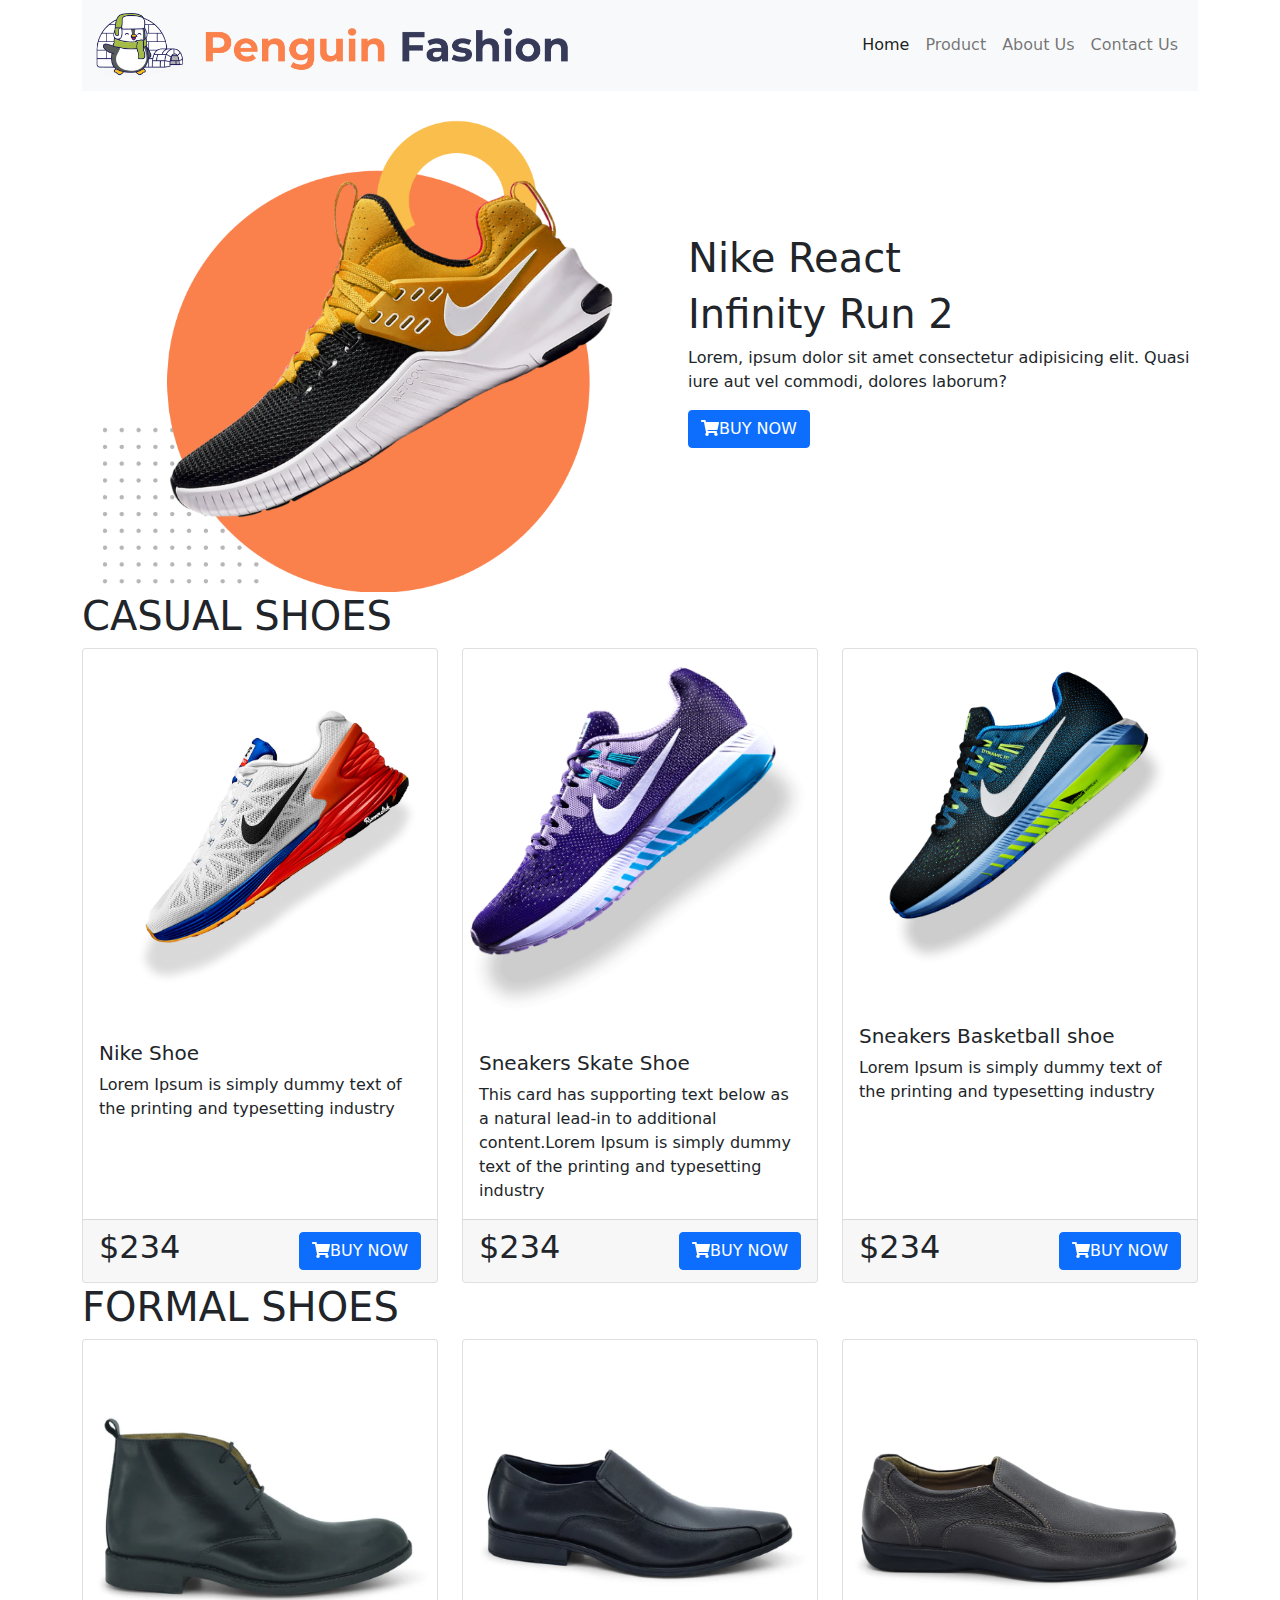
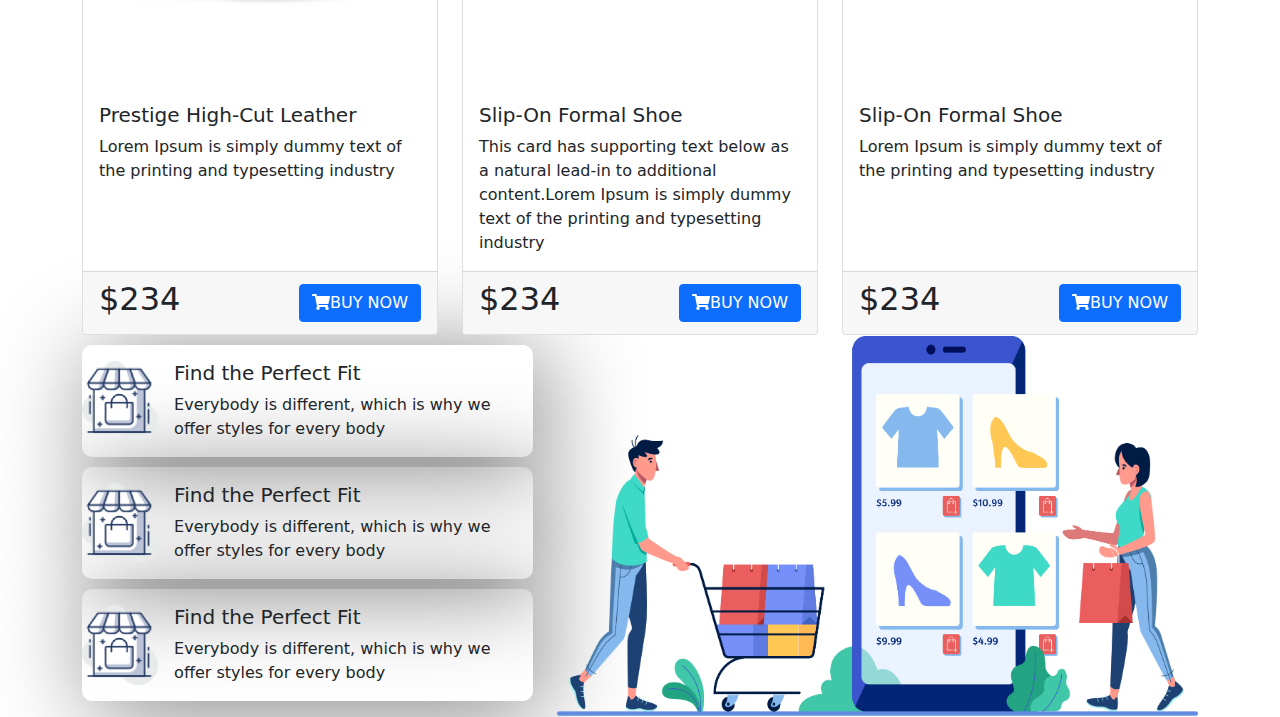
==== index.html @ 5ba85c5c "commerce assignment" ====
<!DOCTYPE html>
<html lang="en">
<head>
    <meta charset="UTF-8">
    <meta name="viewport" content="width=device-width, initial-scale=1.0">
    <title>Panda Commerce</title>
    <link rel="stylesheet" href="bootstrap/css/bootstrap.min.css">
    <link rel="stylesheet" href="fontawsome/css/all.min.css">
    <link rel="stylesheet" href="style.css">
</head>
<body>
    
<header class="">
    <div class="container">
        <nav class="navbar navbar-expand-lg navbar-light bg-light">
            <div class="container-fluid">
              <a class="navbar-brand" href="#"><img src="images/Logo, Icon/Logo.png" alt="" class="img-fluid"></a>
              <button class="navbar-toggler" type="button" data-bs-toggle="collapse" data-bs-target="#navbarText" aria-controls="navbarText" aria-expanded="false" aria-label="Toggle navigation">
                <span class="navbar-toggler-icon"></span>
              </button>
              <div class="collapse navbar-collapse" id="navbarText">
                <ul class="navbar-nav ms-auto mb-2 mb-lg-0">
                  <li class="nav-item">
                    <a class="nav-link active" aria-current="page" href="#">Home</a>
                  </li>
                  <li class="nav-item">
                    <a class="nav-link" href="#">Product</a>
                  </li>
                  <li class="nav-item">
                    <a class="nav-link" href="#">About Us</a>
                  </li>
                  
                  <li class="nav-item">
                    <a class="nav-link" href="#">Contact Us</a>
                  </li>

                </ul>
                
              </div>
            </div>
          </nav>
          <div class="row">
              <div class="col-md-6 col-sm-12">
                  <img src="images/Photos/Group 33092.png" alt="" class="img-fluid">
              </div>
              <div class="col-md-6 col-sm-12 d-flex align-items-center ps-5">
                  <div>
                    <h1 class="">Nike React </h1>
                    <h1 class="">Infinity Run 2</h1>
                    <p class="">Lorem, ipsum dolor sit amet consectetur adipisicing elit. Quasi iure aut vel commodi, dolores laborum?</p>
                    <a href="" class="btn btn-primary text-uppercase"><i class="fas fa-shopping-cart"></i>buy now</a>  
                </div>
              </div>
          </div>
    </div>
</header>
<main class="container">
<section>
    <h1 class="text-uppercase">casual shoes</h1>
    <div class="row row-cols-1 row-cols-md-3 g-4">
        <div class="col">
          <div class="card h-100">
            <img src="images/Photos/shoe1.png" class="card-img-top" alt="...">
            <div class="card-body">
              <h5 class="card-title">Nike Shoe</h5>
              <p class="card-text">Lorem Ipsum is simply dummy text of the printing and typesetting industry</p>
            </div>
            <div class="card-footer d-flex justify-content-between align-items-center">
                <h2 class="">$234</h2>
              <a href="" class="btn btn-primary text-uppercase"><i class="fas fa-shopping-cart"></i>buy now</a>
            </div>
          </div>
        </div>
        <div class="col">
          <div class="card h-100">
            <img src="images/Photos/shoe2.png" class="card-img-top" alt="...">
            <div class="card-body">
              <h5 class="card-title">Sneakers Skate Shoe</h5>
              <p class="card-text">This card has supporting text below as a natural lead-in to additional content.Lorem Ipsum is simply dummy text of the printing and typesetting industry</p>
            </div>
            <div class="card-footer d-flex justify-content-between align-items-center">
                <h2 class="">$234</h2>
                <a href="" class="btn btn-primary text-uppercase"><i class="fas fa-shopping-cart"></i>buy now</a>
            </div>
          </div>
        </div>
        <div class="col">
          <div class="card h-100">
            <img src="images/Photos/shoe3.png" class="card-img-top" alt="...">
            <div class="card-body">
              <h5 class="card-title">Sneakers Basketball shoe</h5>
              <p class="card-text">Lorem Ipsum is simply dummy text of the printing and typesetting industry</p>
            </div>
            <div class="card-footer d-flex justify-content-between align-items-center">
                <h2 class="">$234</h2>
                <a href="" class="btn btn-primary text-uppercase"><i class="fas fa-shopping-cart"></i>buy now</a>
            </div>
          </div>
        </div>
      </div>
</section>
<section>
    <h1 class="text-uppercase">formal shoes</h1>
    <div class="row row-cols-1 row-cols-md-3 g-4">
        <div class="col">
          <div class="card h-100">
            <img src="images/Photos/formal1.png" class="card-img-top" alt="...">
            <div class="card-body">
              <h5 class="card-title">Prestige High-Cut Leather </h5>
              <p class="card-text">Lorem Ipsum is simply dummy text of the printing and typesetting industry</p>
            </div>
            <div class="card-footer d-flex justify-content-between align-items-center">
                <h2 class="">$234</h2>
              <a href="" class="btn btn-primary text-uppercase"><i class="fas fa-shopping-cart"></i>buy now</a>
            </div>
          </div>
        </div>
        <div class="col">
          <div class="card h-100">
            <img src="images/Photos/formal2.png" class="card-img-top" alt="...">
            <div class="card-body">
              <h5 class="card-title">Slip-On Formal Shoe</h5>
              <p class="card-text">This card has supporting text below as a natural lead-in to additional content.Lorem Ipsum is simply dummy text of the printing and typesetting industry</p>
            </div>
            <div class="card-footer d-flex justify-content-between align-items-center">
                <h2 class="">$234</h2>
                <a href="" class="btn btn-primary text-uppercase"><i class="fas fa-shopping-cart"></i>buy now</a>
            </div>
          </div>
        </div>
        <div class="col">
          <div class="card h-100">
            <img src="images/Photos/formal3.png" class="card-img-top" alt="...">
            <div class="card-body">
              <h5 class="card-title">Slip-On Formal Shoe  </h5>
              <p class="card-text">Lorem Ipsum is simply dummy text of the printing and typesetting industry</p>
            </div>
            <div class="card-footer d-flex justify-content-between align-items-center">
                <h2 class="">$234</h2>
                <a href="" class="btn btn-primary text-uppercase"><i class="fas fa-shopping-cart"></i>buy now</a>
            </div>
          </div>
        </div>
      </div>
</section>
<section>
    <div class="row">
        <div class="col-md-5 col-sm-12">
           
                <div class=" custom-card d-flex justify-content-around align-items-center">
                  
                    <img style="height: 80px;" src="images/Logo, Icon/image 12.png" alt="..." class="">
                
                    <div class="card-body">
                      <h5 class="card-title">Find the Perfect Fit</h5>
                      <p class="card-text">Everybody is different, which is why we offer styles for every body</p>
                    </div>
                 
                </div>
                <div class=" custom-card d-flex justify-content-around align-items-center">
                  
                    <img style="height: 80px;" src="images/Logo, Icon/image 12.png" alt="..." class="">
                
                    <div class="card-body">
                      <h5 class="card-title">Find the Perfect Fit</h5>
                      <p class="card-text">Everybody is different, which is why we offer styles for every body</p>
                    </div>
                 
                </div>
                <div class=" custom-card d-flex justify-content-around align-items-center mb-3">
                  
                    <img style="height: 80px;" src="images/Logo, Icon/image 12.png" alt="..." class="">
                
                    <div class="card-body">
                      <h5 class="card-title">Find the Perfect Fit</h5>
                      <p class="card-text">Everybody is different, which is why we offer styles for every body</p>
                    </div>
                 
                </div>


              
        </div>
        <div class="col-md-7 col-sm-12 d-flex  align-items-center">
            <img src="images/Logo, Icon/XMLID 1.png" alt="" class="img-fluid">
        </div>
    </div>
</section>

</main>


<script src="bootstrap/js/bootstrap.min.js"></script>
<script src="fontawsome/js/all.min.js"></script>
</body>
</html>
---- style.css ----
.custom-card{
    background-color: ;
    border-radius: 10px;
    box-shadow: 10px 10px 100px gray;
    margin: 10px 0;
}
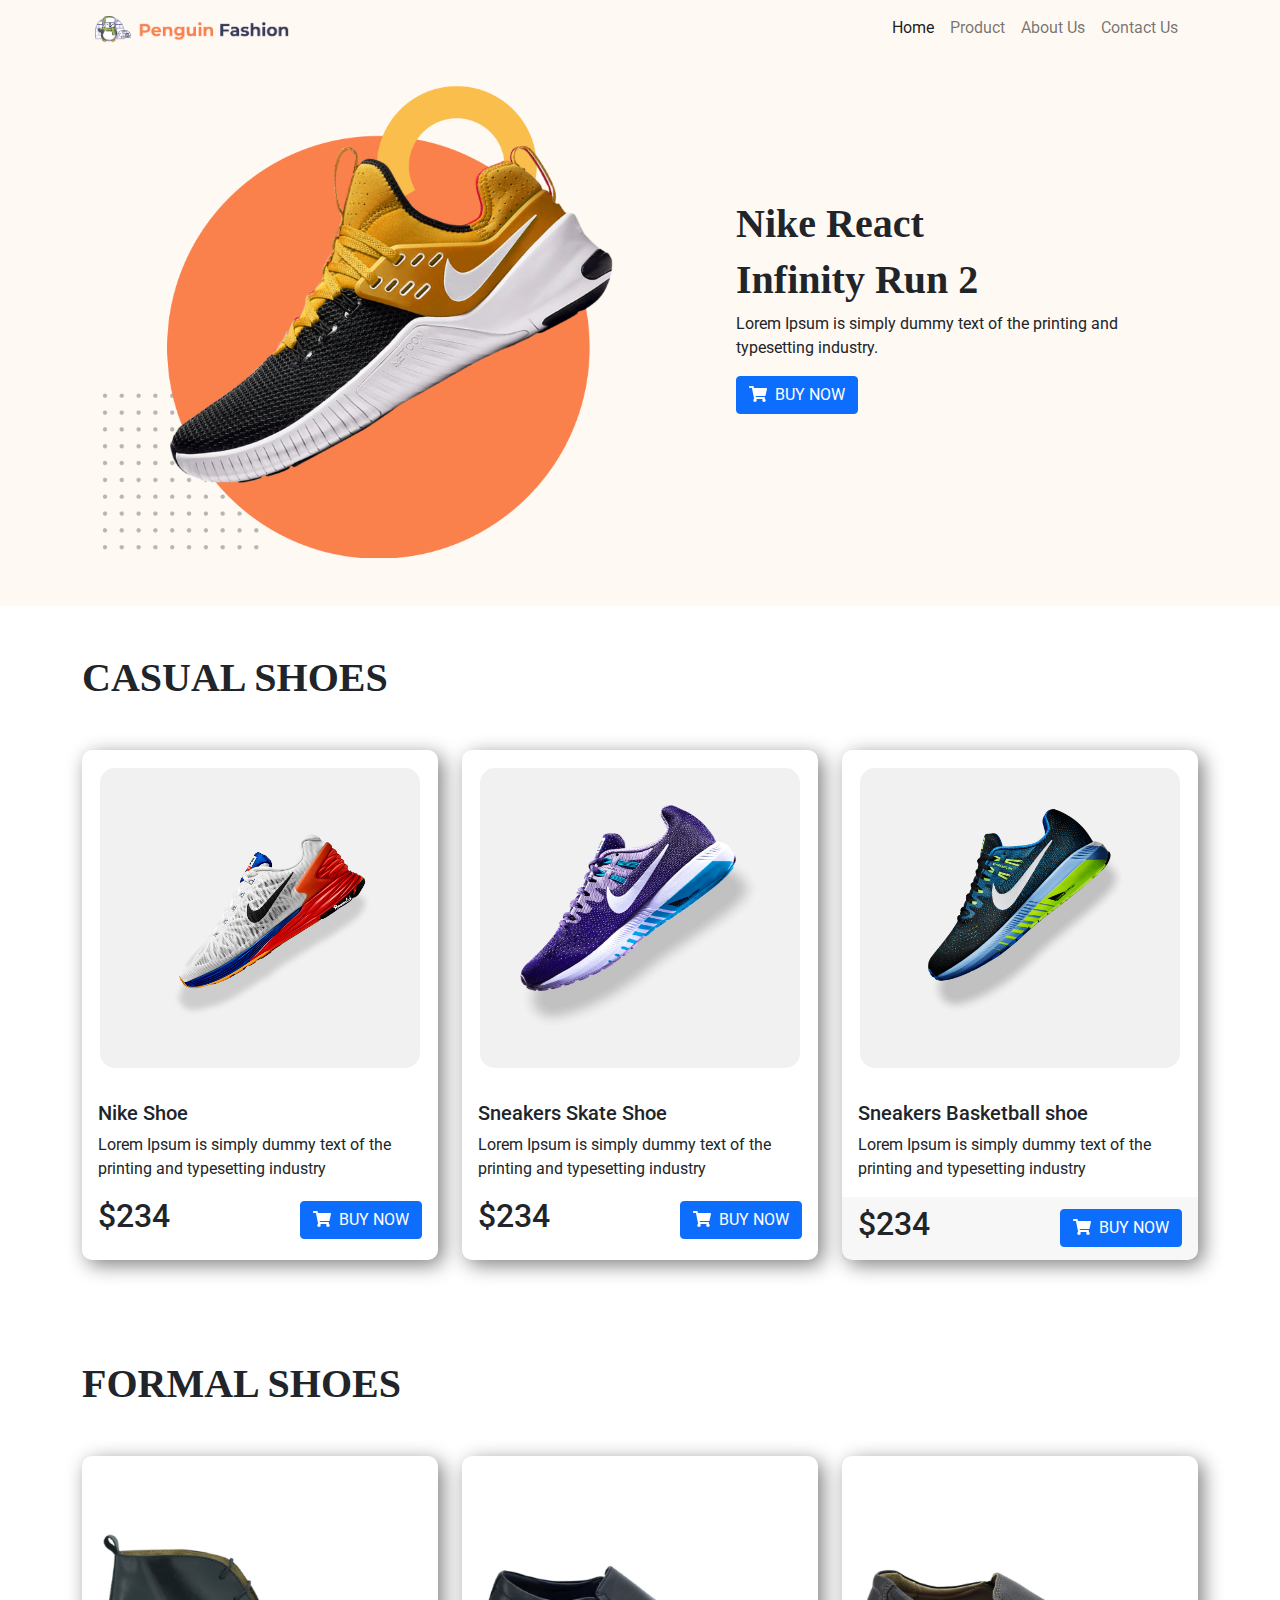
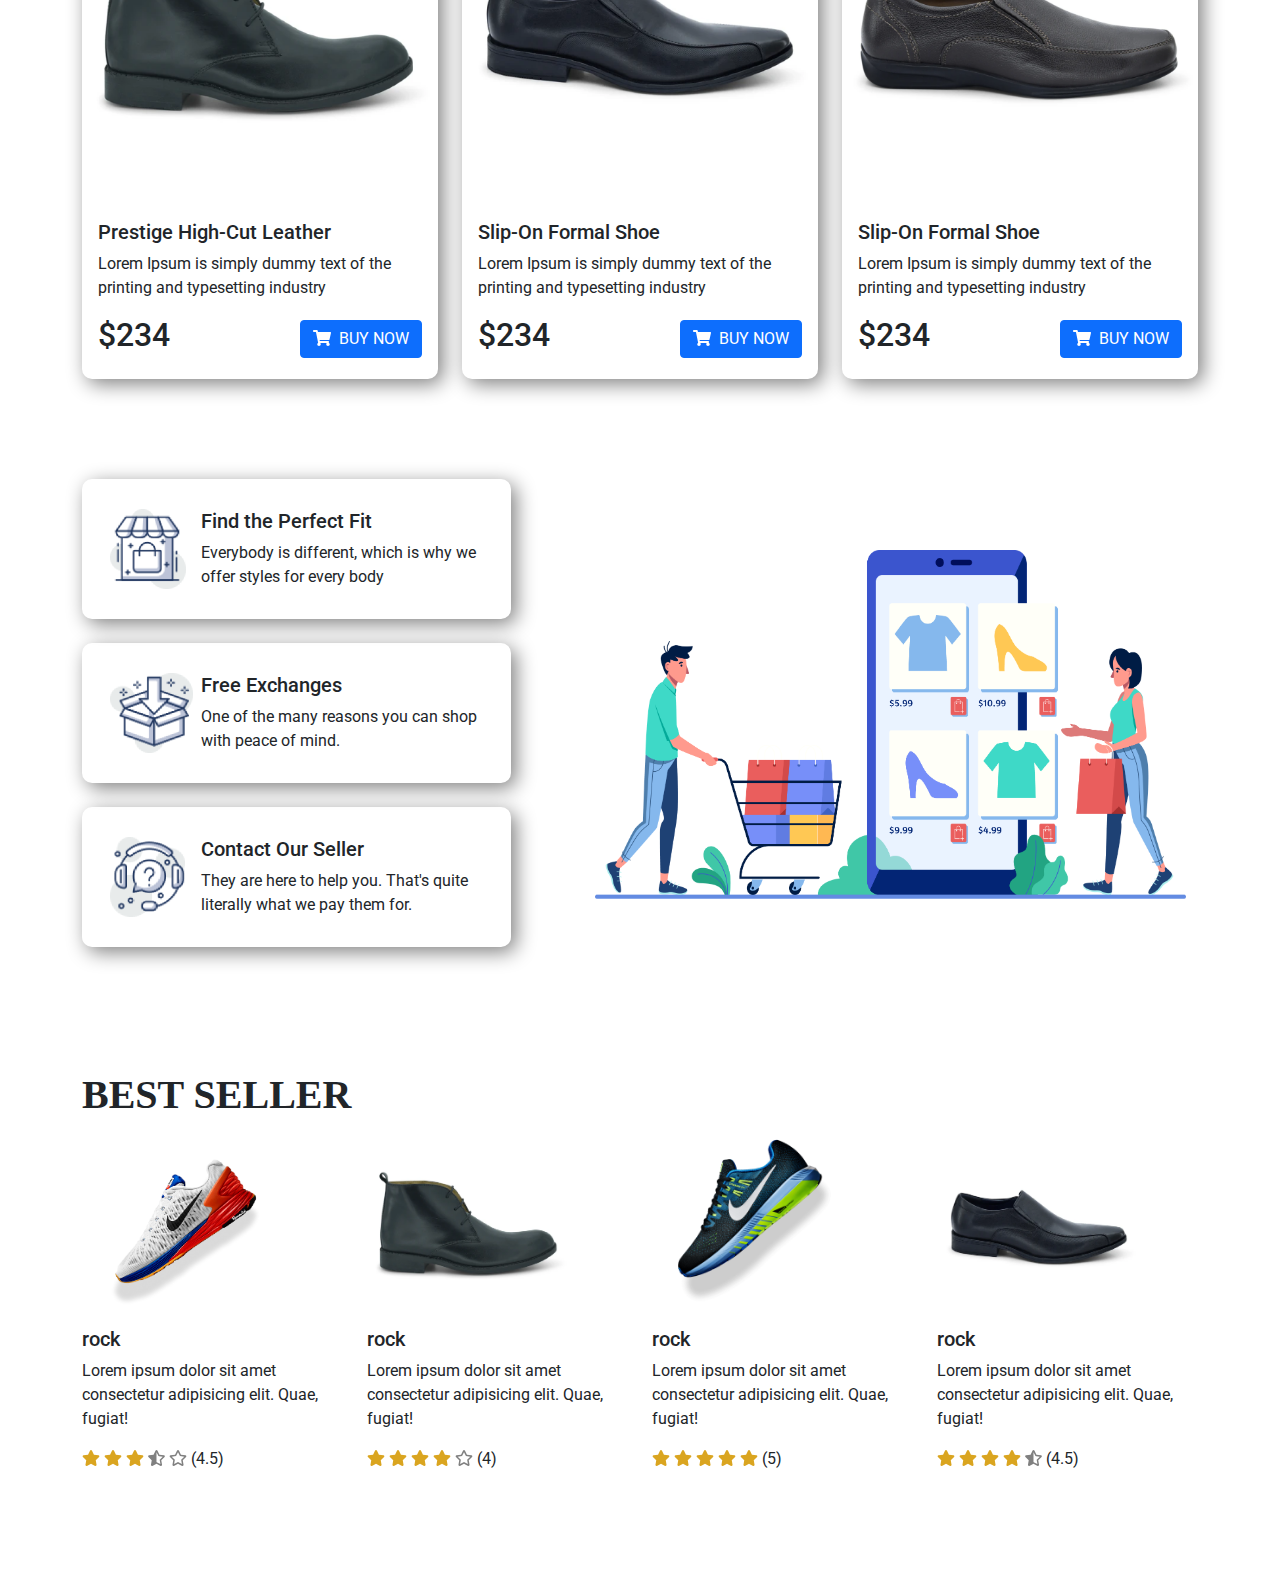
==== commit 48733956: "full assignment" ====
--- a/index.html
+++ b/index.html
@@ -1,196 +1,292 @@
 <!DOCTYPE html>
 <html lang="en">
+
 <head>
     <meta charset="UTF-8">
     <meta name="viewport" content="width=device-width, initial-scale=1.0">
     <title>Panda Commerce</title>
-    <link rel="stylesheet" href="bootstrap/css/bootstrap.min.css">
-    <link rel="stylesheet" href="fontawsome/css/all.min.css">
-    <link rel="stylesheet" href="style.css">
+    <link rel="preconnect" href="https://fonts.gstatic.com">
+<link href="https://fonts.googleapis.com/css2?family=Bebas+Neue&family=Roboto&display=swap" rel="stylesheet">
+    <link rel="stylesheet" href="css/bootstrap.min.css">
+    <link rel="stylesheet" href="css/all.min.css">
+    <link rel="stylesheet" href="css/style.css">
 </head>
+
 <body>
-    
-<header class="">
-    <div class="container">
-        <nav class="navbar navbar-expand-lg navbar-light bg-light">
-            <div class="container-fluid">
-              <a class="navbar-brand" href="#"><img src="images/Logo, Icon/Logo.png" alt="" class="img-fluid"></a>
-              <button class="navbar-toggler" type="button" data-bs-toggle="collapse" data-bs-target="#navbarText" aria-controls="navbarText" aria-expanded="false" aria-label="Toggle navigation">
-                <span class="navbar-toggler-icon"></span>
-              </button>
-              <div class="collapse navbar-collapse" id="navbarText">
-                <ul class="navbar-nav ms-auto mb-2 mb-lg-0">
-                  <li class="nav-item">
-                    <a class="nav-link active" aria-current="page" href="#">Home</a>
-                  </li>
-                  <li class="nav-item">
-                    <a class="nav-link" href="#">Product</a>
-                  </li>
-                  <li class="nav-item">
-                    <a class="nav-link" href="#">About Us</a>
-                  </li>
-                  
-                  <li class="nav-item">
-                    <a class="nav-link" href="#">Contact Us</a>
-                  </li>
-
-                </ul>
-                
-              </div>
-            </div>
-          </nav>
-          <div class="row">
-              <div class="col-md-6 col-sm-12">
-                  <img src="images/Photos/Group 33092.png" alt="" class="img-fluid">
-              </div>
-              <div class="col-md-6 col-sm-12 d-flex align-items-center ps-5">
-                  <div>
-                    <h1 class="">Nike React </h1>
-                    <h1 class="">Infinity Run 2</h1>
-                    <p class="">Lorem, ipsum dolor sit amet consectetur adipisicing elit. Quasi iure aut vel commodi, dolores laborum?</p>
-                    <a href="" class="btn btn-primary text-uppercase"><i class="fas fa-shopping-cart"></i>buy now</a>  
-                </div>
-              </div>
-          </div>
-    </div>
-</header>
-<main class="container">
-<section>
-    <h1 class="text-uppercase">casual shoes</h1>
-    <div class="row row-cols-1 row-cols-md-3 g-4">
-        <div class="col">
-          <div class="card h-100">
-            <img src="images/Photos/shoe1.png" class="card-img-top" alt="...">
-            <div class="card-body">
-              <h5 class="card-title">Nike Shoe</h5>
-              <p class="card-text">Lorem Ipsum is simply dummy text of the printing and typesetting industry</p>
-            </div>
-            <div class="card-footer d-flex justify-content-between align-items-center">
-                <h2 class="">$234</h2>
-              <a href="" class="btn btn-primary text-uppercase"><i class="fas fa-shopping-cart"></i>buy now</a>
-            </div>
-          </div>
+
+    <header class="">
+        <div class="container">
+            <nav class="navbar navbar-expand-lg navbar-light">
+                <div class="container-fluid">
+                    <div class="navbar-header">
+                    <button class="navbar-toggler" type="button" data-bs-toggle="collapse" data-bs-target="#navbarText"
+                        aria-controls="navbarText" aria-expanded="false" aria-label="Toggle navigation">
+                        <span class="navbar-toggler-icon"></span>
+                    </button>
+                    <a class="navbar-brand" href="#"><img src="images/Logo, Icon/Logo.png" alt="" class="img-fluid"></a>
+                </div>
+                    <div class="collapse navbar-collapse" id="navbarText">
+                        <ul class="navbar-nav ms-auto mb-2 mb-lg-0">
+                            <li class="nav-item">
+                                <a class="nav-link active" aria-current="page" href="#">Home</a>
+                            </li>
+                            <li class="nav-item">
+                                <a class="nav-link" href="#">Product</a>
+                            </li>
+                            <li class="nav-item">
+                                <a class="nav-link" href="#">About Us</a>
+                            </li>
+
+                            <li class="nav-item">
+                                <a class="nav-link" href="#">Contact Us</a>
+                            </li>
+
+                        </ul>
+
+                    </div>
+                </div>
+            </nav>
+            <div class="row pb-5">
+                <div class="col-md-6 col-sm-12">
+                    <img src="images/Photos/Group 33092.png" alt="" class="img-fluid">
+                </div>
+                <div class="col-md-6 col-sm-12 d-flex align-items-center ps-5">
+                    <div class="px-5">
+                        <h1 class="">Nike React </h1>
+                        <h1 class="">Infinity Run 2</h1>
+                        <p class="">Lorem Ipsum is simply dummy text of the printing and typesetting industry.</p>
+                        <a href="" class="btn btn-primary text-uppercase"><i class="fas fa-shopping-cart me-2"></i>buy
+                            now</a>
+                    </div>
+                </div>
+            </div>
         </div>
-        <div class="col">
-          <div class="card h-100">
-            <img src="images/Photos/shoe2.png" class="card-img-top" alt="...">
-            <div class="card-body">
-              <h5 class="card-title">Sneakers Skate Shoe</h5>
-              <p class="card-text">This card has supporting text below as a natural lead-in to additional content.Lorem Ipsum is simply dummy text of the printing and typesetting industry</p>
-            </div>
-            <div class="card-footer d-flex justify-content-between align-items-center">
-                <h2 class="">$234</h2>
-                <a href="" class="btn btn-primary text-uppercase"><i class="fas fa-shopping-cart"></i>buy now</a>
-            </div>
-          </div>
-        </div>
-        <div class="col">
-          <div class="card h-100">
-            <img src="images/Photos/shoe3.png" class="card-img-top" alt="...">
-            <div class="card-body">
-              <h5 class="card-title">Sneakers Basketball shoe</h5>
-              <p class="card-text">Lorem Ipsum is simply dummy text of the printing and typesetting industry</p>
-            </div>
-            <div class="card-footer d-flex justify-content-between align-items-center">
-                <h2 class="">$234</h2>
-                <a href="" class="btn btn-primary text-uppercase"><i class="fas fa-shopping-cart"></i>buy now</a>
-            </div>
-          </div>
-        </div>
-      </div>
-</section>
-<section>
-    <h1 class="text-uppercase">formal shoes</h1>
-    <div class="row row-cols-1 row-cols-md-3 g-4">
-        <div class="col">
-          <div class="card h-100">
-            <img src="images/Photos/formal1.png" class="card-img-top" alt="...">
-            <div class="card-body">
-              <h5 class="card-title">Prestige High-Cut Leather </h5>
-              <p class="card-text">Lorem Ipsum is simply dummy text of the printing and typesetting industry</p>
-            </div>
-            <div class="card-footer d-flex justify-content-between align-items-center">
-                <h2 class="">$234</h2>
-              <a href="" class="btn btn-primary text-uppercase"><i class="fas fa-shopping-cart"></i>buy now</a>
-            </div>
-          </div>
-        </div>
-        <div class="col">
-          <div class="card h-100">
-            <img src="images/Photos/formal2.png" class="card-img-top" alt="...">
-            <div class="card-body">
-              <h5 class="card-title">Slip-On Formal Shoe</h5>
-              <p class="card-text">This card has supporting text below as a natural lead-in to additional content.Lorem Ipsum is simply dummy text of the printing and typesetting industry</p>
-            </div>
-            <div class="card-footer d-flex justify-content-between align-items-center">
-                <h2 class="">$234</h2>
-                <a href="" class="btn btn-primary text-uppercase"><i class="fas fa-shopping-cart"></i>buy now</a>
-            </div>
-          </div>
-        </div>
-        <div class="col">
-          <div class="card h-100">
-            <img src="images/Photos/formal3.png" class="card-img-top" alt="...">
-            <div class="card-body">
-              <h5 class="card-title">Slip-On Formal Shoe  </h5>
-              <p class="card-text">Lorem Ipsum is simply dummy text of the printing and typesetting industry</p>
-            </div>
-            <div class="card-footer d-flex justify-content-between align-items-center">
-                <h2 class="">$234</h2>
-                <a href="" class="btn btn-primary text-uppercase"><i class="fas fa-shopping-cart"></i>buy now</a>
-            </div>
-          </div>
-        </div>
-      </div>
-</section>
-<section>
-    <div class="row">
-        <div class="col-md-5 col-sm-12">
-           
-                <div class=" custom-card d-flex justify-content-around align-items-center">
-                  
-                    <img style="height: 80px;" src="images/Logo, Icon/image 12.png" alt="..." class="">
-                
-                    <div class="card-body">
-                      <h5 class="card-title">Find the Perfect Fit</h5>
-                      <p class="card-text">Everybody is different, which is why we offer styles for every body</p>
-                    </div>
-                 
-                </div>
-                <div class=" custom-card d-flex justify-content-around align-items-center">
-                  
-                    <img style="height: 80px;" src="images/Logo, Icon/image 12.png" alt="..." class="">
-                
-                    <div class="card-body">
-                      <h5 class="card-title">Find the Perfect Fit</h5>
-                      <p class="card-text">Everybody is different, which is why we offer styles for every body</p>
-                    </div>
-                 
-                </div>
-                <div class=" custom-card d-flex justify-content-around align-items-center mb-3">
-                  
-                    <img style="height: 80px;" src="images/Logo, Icon/image 12.png" alt="..." class="">
-                
-                    <div class="card-body">
-                      <h5 class="card-title">Find the Perfect Fit</h5>
-                      <p class="card-text">Everybody is different, which is why we offer styles for every body</p>
-                    </div>
-                 
-                </div>
-
-
-              
-        </div>
-        <div class="col-md-7 col-sm-12 d-flex  align-items-center">
-            <img src="images/Logo, Icon/XMLID 1.png" alt="" class="img-fluid">
-        </div>
-    </div>
-</section>
-
-</main>
-
-
-<script src="bootstrap/js/bootstrap.min.js"></script>
-<script src="fontawsome/js/all.min.js"></script>
+    </header>
+    <main class="container">
+        <section class="mt-5 shoe">
+            <h1 class="text-uppercase mb-5">casual shoes</h1>
+            <div class="row row-cols-1 row-cols-md-3 g-4">
+                <div class="col">
+                    <div class="card h-100 custom-card">
+                        <div class="card-image d-flex justify-content-center align-items-center"> <img
+                                src="images/Photos/shoe1.png" class="card-img-top" alt="..."></div>
+                        <div class="card-body">
+                            <h5 class="card-title">Nike Shoe</h5>
+                            <p class="card-text">Lorem Ipsum is simply dummy text of the printing and typesetting
+                                industry</p>
+                        
+                        <div class=" d-flex justify-content-between align-items-center">
+                            <h2 class="">$234</h2>
+                            <a href="" class="btn btn-primary text-uppercase"><i class="fas fa-shopping-cart me-2"></i>buy
+                                now</a>
+                        </div>
+                    </div>
+                    </div>
+                </div>
+                <div class="col">
+                    <div class="card h-100 custom-card">
+                        <div class="card-image d-flex justify-content-center align-items-center"><img
+                                src="images/Photos/shoe2.png" class="card-img-top " alt="..."></div>
+                        <div class="card-body">
+                            <h5 class="card-title">Sneakers Skate Shoe</h5>
+                            <p class="card-text">Lorem Ipsum is simply dummy text of the printing and typesetting industry</p>
+                        
+                        <div class=" d-flex justify-content-between align-items-center">
+                            <h2 class="">$234</h2>
+                            <a href="" class="btn btn-primary text-uppercase"><i class="fas fa-shopping-cart me-2"></i>buy
+                                now</a>
+                        </div>
+                    </div>
+                    </div>
+                </div>
+                <div class="col">
+                    <div class="card h-100 custom-card">
+                        <div class="card-image d-flex justify-content-center align-items-center"> <img
+                                src="images/Photos/shoe3.png" class="card-img-top" alt="..."></div>
+                        <div class="card-body">
+                            <h5 class="card-title">Sneakers Basketball shoe</h5>
+                            <p class="card-text">Lorem Ipsum is simply dummy text of the printing and typesetting
+                                industry</p>
+                        </div>
+                        <div class="card-footer d-flex justify-content-between align-items-center">
+                            <h2 class="">$234</h2>
+                            <a href="" class="btn btn-primary text-uppercase"><i class="fas fa-shopping-cart me-2"></i>buy
+                                now</a>
+                        </div>
+                    </div>
+                </div>
+            </div>
+        </section>
+        <section class="mt-5">
+            <h1 class="text-uppercase mb-5">formal shoes</h1>
+            <div class="row row-cols-1 row-cols-md-3 g-4">
+                <div class="col">
+                    <div class="card h-100 custom-card">
+                        <img src="images/Photos/formal1.png" class="card-img-top" alt="...">
+                        <div class="card-body">
+                            <h5 class="card-title">Prestige High-Cut Leather </h5>
+                            <p class="card-text">Lorem Ipsum is simply dummy text of the printing and typesetting
+                                industry</p>
+                        
+                        <div class=" d-flex justify-content-between align-items-center">
+                            <h2 class="">$234</h2>
+                            <a href="" class="btn btn-primary text-uppercase"><i class="fas fa-shopping-cart me-2"></i>buy
+                                now</a>
+                        </div>
+                    </div>
+                    </div>
+                </div>
+                <div class="col">
+                    <div class="card h-100 custom-card">
+                        <img src="images/Photos/formal2.png" class="card-img-top" alt="...">
+                        <div class="card-body">
+                            <h5 class="card-title">Slip-On Formal Shoe</h5>
+                            <p class="card-text">Lorem Ipsum is simply dummy text of the printing and typesetting industry</p>
+                        
+                        <div class=" d-flex justify-content-between align-items-center">
+                            <h2 class="">$234</h2>
+                            <a href="" class="btn btn-primary text-uppercase"><i class="fas fa-shopping-cart me-2"></i>buy
+                                now</a>
+                        </div>
+                    </div>
+                    </div>
+                </div>
+                <div class="col">
+                    <div class="card h-100 custom-card">
+                        <img src="images/Photos/formal3.png" class="card-img-top" alt="...">
+                        <div class="card-body">
+                            <h5 class="card-title">Slip-On Formal Shoe </h5>
+                            <p class="card-text">Lorem Ipsum is simply dummy text of the printing and typesetting
+                                industry</p>
+                        
+                        <div class=" d-flex justify-content-between align-items-center">
+                            <h2 class="">$234</h2>
+                            <a href="" class="btn btn-primary text-uppercase"><i class="fas fa-shopping-cart me-2"></i>buy
+                                now</a>
+                        </div>
+                    </div>
+                    </div>
+                </div>
+            </div>
+        </section>
+        <section class="mt-5 container policies">
+            <div class="row">
+                <div class="col-md-5 col-sm-12 pe-md-5">
+                    <div class="row custom-card mb-4">
+                        <div class="col-md-3 col-sm-12"> 
+                            <img style="height: 80px;" src="images/Logo, Icon/image 12.png" alt="..." class="px-3">
+                        </div>
+                        <div class="col-md-9 col-sm-12">
+                            <h5 class="card-title">Find the Perfect Fit</h5>
+                        <p class="card-text">Everybody is different, which is why we offer styles for every body</p>
+                    </div>
+                    </div>
+                    
+                    <div class="row custom-card mb-4 d-flex">
+                        <div class="col-md-3 col-sm-12 ">
+                            <img style="height: 80px;" src="images/Logo, Icon/image 13.png" alt="..." class="px-3">
+                        </div>
+                        <div class="col-md-9 col-sm-12">
+                            <h5 class="card-title">Free Exchanges</h5>
+                            <p class="card-text">One of the many reasons you can shop with peace of mind.</p>
+                        </div>
+                    </div>
+                    <div class="row custom-card mb-4">
+                        <div class="col-md-3 col-sm-12">
+                            <img style="height: 80px;" src="images/Logo, Icon/image 14.png" alt="..." class="px-3">
+                        </div>
+                        <div class="col-md-9 col-sm-12">
+                            <h5 class="card-title">Contact Our Seller</h5>
+                            <p class="card-text">They are here to help you. That's quite literally what we pay them for.</p>
+                        </div>
+                    </div>
+
+
+
+
+                </div>
+                
+                <div class="col-md-7 col-sm-12 d-flex  align-items-center ps-md-5">
+                    <img src="images/Logo, Icon/XMLID 1.png" alt="" class="img-fluid">
+                </div>
+            </div> 
+        </section>
+
+        <section>
+            <h1 class="text-uppercase">best Seller</h1>
+            
+                
+            <div class="row best-seller">
+                <div class="col-md-3 col-sm-12">
+                    <img src="images/Photos/shoe1.png" alt="" class="img-fluid">
+                    <h5>rock</h5>
+                    <p class="">Lorem ipsum dolor sit amet consectetur adipisicing elit. Quae, fugiat!
+                    </p>
+                    <p>
+                        <i class="fas fa-star filled-star"></i>
+                        <i class="fas fa-star filled-star"></i>
+                        <i class="fas fa-star filled-star"></i>
+                        <i class="fas fa-star-half-alt unfilled-star"></i>
+                        <i class="far fa-star unfilled-star"></i>
+                        (4.5)
+                    </p>
+                </div>
+                
+                <div class="col-md-3 col-sm-12">
+                    <img src="images/Photos/formal1.png" alt="" class="img-fluid">
+                    <h5>rock</h5>
+                    <p class="">Lorem ipsum dolor sit amet consectetur adipisicing elit. Quae, fugiat!
+                    </p>
+                    <p>
+                        <i class="fas fa-star filled-star"></i>
+                        <i class="fas fa-star filled-star"></i>
+                        <i class="fas fa-star filled-star"></i>
+                        <i class="fas fa-star filled-star"></i>
+                        <i class="far fa-star unfilled-star"></i>
+                        (4)
+                    </p>
+                </div>
+                
+                <div class="col-md-3 col-sm-12">
+                    <img src="images/Photos/shoe3.png" alt="" class="img-fluid">
+                    <h5>rock</h5>
+                    <p class="">Lorem ipsum dolor sit amet consectetur adipisicing elit. Quae, fugiat!
+                    </p>
+                    <p>
+                        <i class="fas fa-star filled-star"></i>
+                        <i class="fas fa-star filled-star"></i>
+                        <i class="fas fa-star filled-star"></i>
+                        <i class="fas fa-star filled-star"></i>
+                        <i class="fas fa-star filled-star"></i>
+                        
+                        (5)
+                    </p>
+                </div>
+                
+                <div class="col-md-3 col-sm-12">
+                    <img src="images/Photos/formal2.png" alt="" class="img-fluid">
+                    <h5>rock</h5>
+                    <p class="">Lorem ipsum dolor sit amet consectetur adipisicing elit. Quae, fugiat!
+                    </p>
+                    <p>
+                        <i class="fas fa-star filled-star"></i>
+                        <i class="fas fa-star filled-star"></i>
+                        <i class="fas fa-star filled-star"></i>
+                        <i class="fas fa-star filled-star"></i>
+                        <i class="fas fa-star-half-alt unfilled-star"></i>
+                        (4.5)
+                    </p>
+                </div>
+                
+                
+            </div>
+        </section>
+
+    </main>
+
+
+    <script src="js/bootstrap.min.js"></script>
+    <script src="js/all.min.js"></script>
 </body>
+
 </html>--- a/css/all.min.css
+++ b/css/all.min.css
@@ -0,0 +1,5 @@
+/*!
+ * Font Awesome Free 5.15.1 by @fontawesome - https://fontawesome.com
+ * License - https://fontawesome.com/license/free (Icons: CC BY 4.0, Fonts: SIL OFL 1.1, Code: MIT License)
+ */
+.fa,.fab,.fad,.fal,.far,.fas{-moz-osx-font-smoothing:grayscale;-webkit-font-smoothing:antialiased;display:inline-block;font-style:normal;font-variant:normal;text-rendering:auto;line-height:1}.fa-lg{font-size:1.33333em;line-height:.75em;vertical-align:-.0667em}.fa-xs{font-size:.75em}.fa-sm{font-size:.875em}.fa-1x{font-size:1em}.fa-2x{font-size:2em}.fa-3x{font-size:3em}.fa-4x{font-size:4em}.fa-5x{font-size:5em}.fa-6x{font-size:6em}.fa-7x{font-size:7em}.fa-8x{font-size:8em}.fa-9x{font-size:9em}.fa-10x{font-size:10em}.fa-fw{text-align:center;width:1.25em}.fa-ul{list-style-type:none;margin-left:2.5em;padding-left:0}.fa-ul>li{position:relative}.fa-li{left:-2em;position:absolute;text-align:center;width:2em;line-height:inherit}.fa-border{border:.08em solid #eee;border-radius:.1em;padding:.2em .25em .15em}.fa-pull-left{float:left}.fa-pull-right{float:right}.fa.fa-pull-left,.fab.fa-pull-left,.fal.fa-pull-left,.far.fa-pull-left,.fas.fa-pull-left{margin-right:.3em}.fa.fa-pull-right,.fab.fa-pull-right,.fal.fa-pull-right,.far.fa-pull-right,.fas.fa-pull-right{margin-left:.3em}.fa-spin{-webkit-animation:fa-spin 2s linear infinite;animation:fa-spin 2s linear infinite}.fa-pulse{-webkit-animation:fa-spin 1s steps(8) infinite;animation:fa-spin 1s steps(8) infinite}@-webkit-keyframes fa-spin{0%{-webkit-transform:rotate(0deg);transform:rotate(0deg)}to{-webkit-transform:rotate(1turn);transform:rotate(1turn)}}@keyframes fa-spin{0%{-webkit-transform:rotate(0deg);transform:rotate(0deg)}to{-webkit-transform:rotate(1turn);transform:rotate(1turn)}}.fa-rotate-90{-ms-filter:"progid:DXImageTransform.Microsoft.BasicImage(rotation=1)";-webkit-transform:rotate(90deg);transform:rotate(90deg)}.fa-rotate-180{-ms-filter:"progid:DXImageTransform.Microsoft.BasicImage(rotation=2)";-webkit-transform:rotate(180deg);transform:rotate(180deg)}.fa-rotate-270{-ms-filter:"progid:DXImageTransform.Microsoft.BasicImage(rotation=3)";-webkit-transform:rotate(270deg);transform:rotate(270deg)}.fa-flip-horizontal{-ms-filter:"progid:DXImageTransform.Microsoft.BasicImage(rotation=0, mirror=1)";-webkit-transform:scaleX(-1);transform:scaleX(-1)}.fa-flip-vertical{-webkit-transform:scaleY(-1);transform:scaleY(-1)}.fa-flip-both,.fa-flip-horizontal.fa-flip-vertical,.fa-flip-vertical{-ms-filter:"progid:DXImageTransform.Microsoft.BasicImage(rotation=2, mirror=1)"}.fa-flip-both,.fa-flip-horizontal.fa-flip-vertical{-webkit-transform:scale(-1);transform:scale(-1)}:root .fa-flip-both,:root .fa-flip-horizontal,:root .fa-flip-vertical,:root .fa-rotate-90,:root .fa-rotate-180,:root .fa-rotate-270{-webkit-filter:none;filter:none}.fa-stack{display:inline-block;height:2em;line-height:2em;position:relative;vertical-align:middle;width:2.5em}.fa-stack-1x,.fa-stack-2x{left:0;position:absolute;text-align:center;width:100%}.fa-stack-1x{line-height:inherit}.fa-stack-2x{font-size:2em}.fa-inverse{color:#fff}.fa-500px:before{content:"\f26e"}.fa-accessible-icon:before{content:"\f368"}.fa-accusoft:before{content:"\f369"}.fa-acquisitions-incorporated:before{content:"\f6af"}.fa-ad:before{content:"\f641"}.fa-address-book:before{content:"\f2b9"}.fa-address-card:before{content:"\f2bb"}.fa-adjust:before{content:"\f042"}.fa-adn:before{content:"\f170"}.fa-adversal:before{content:"\f36a"}.fa-affiliatetheme:before{content:"\f36b"}.fa-air-freshener:before{content:"\f5d0"}.fa-airbnb:before{content:"\f834"}.fa-algolia:before{content:"\f36c"}.fa-align-center:before{content:"\f037"}.fa-align-justify:before{content:"\f039"}.fa-align-left:before{content:"\f036"}.fa-align-right:before{content:"\f038"}.fa-alipay:before{content:"\f642"}.fa-allergies:before{content:"\f461"}.fa-amazon:before{content:"\f270"}.fa-amazon-pay:before{content:"\f42c"}.fa-ambulance:before{content:"\f0f9"}.fa-american-sign-language-interpreting:before{content:"\f2a3"}.fa-amilia:before{content:"\f36d"}.fa-anchor:before{content:"\f13d"}.fa-android:before{content:"\f17b"}.fa-angellist:before{content:"\f209"}.fa-angle-double-down:before{content:"\f103"}.fa-angle-double-left:before{content:"\f100"}.fa-angle-double-right:before{content:"\f101"}.fa-angle-double-up:before{content:"\f102"}.fa-angle-down:before{content:"\f107"}.fa-angle-left:before{content:"\f104"}.fa-angle-right:before{content:"\f105"}.fa-angle-up:before{content:"\f106"}.fa-angry:before{content:"\f556"}.fa-angrycreative:before{content:"\f36e"}.fa-angular:before{content:"\f420"}.fa-ankh:before{content:"\f644"}.fa-app-store:before{content:"\f36f"}.fa-app-store-ios:before{content:"\f370"}.fa-apper:before{content:"\f371"}.fa-apple:before{content:"\f179"}.fa-apple-alt:before{content:"\f5d1"}.fa-apple-pay:before{content:"\f415"}.fa-archive:before{content:"\f187"}.fa-archway:before{content:"\f557"}.fa-arrow-alt-circle-down:before{content:"\f358"}.fa-arrow-alt-circle-left:before{content:"\f359"}.fa-arrow-alt-circle-right:before{content:"\f35a"}.fa-arrow-alt-circle-up:before{content:"\f35b"}.fa-arrow-circle-down:before{content:"\f0ab"}.fa-arrow-circle-left:before{content:"\f0a8"}.fa-arrow-circle-right:before{content:"\f0a9"}.fa-arrow-circle-up:before{content:"\f0aa"}.fa-arrow-down:before{content:"\f063"}.fa-arrow-left:before{content:"\f060"}.fa-arrow-right:before{content:"\f061"}.fa-arrow-up:before{content:"\f062"}.fa-arrows-alt:before{content:"\f0b2"}.fa-arrows-alt-h:before{content:"\f337"}.fa-arrows-alt-v:before{content:"\f338"}.fa-artstation:before{content:"\f77a"}.fa-assistive-listening-systems:before{content:"\f2a2"}.fa-asterisk:before{content:"\f069"}.fa-asymmetrik:before{content:"\f372"}.fa-at:before{content:"\f1fa"}.fa-atlas:before{content:"\f558"}.fa-atlassian:before{content:"\f77b"}.fa-atom:before{content:"\f5d2"}.fa-audible:before{content:"\f373"}.fa-audio-description:before{content:"\f29e"}.fa-autoprefixer:before{content:"\f41c"}.fa-avianex:before{content:"\f374"}.fa-aviato:before{content:"\f421"}.fa-award:before{content:"\f559"}.fa-aws:before{content:"\f375"}.fa-baby:before{content:"\f77c"}.fa-baby-carriage:before{content:"\f77d"}.fa-backspace:before{content:"\f55a"}.fa-backward:before{content:"\f04a"}.fa-bacon:before{content:"\f7e5"}.fa-bacteria:before{content:"\e059"}.fa-bacterium:before{content:"\e05a"}.fa-bahai:before{content:"\f666"}.fa-balance-scale:before{content:"\f24e"}.fa-balance-scale-left:before{content:"\f515"}.fa-balance-scale-right:before{content:"\f516"}.fa-ban:before{content:"\f05e"}.fa-band-aid:before{content:"\f462"}.fa-bandcamp:before{content:"\f2d5"}.fa-barcode:before{content:"\f02a"}.fa-bars:before{content:"\f0c9"}.fa-baseball-ball:before{content:"\f433"}.fa-basketball-ball:before{content:"\f434"}.fa-bath:before{content:"\f2cd"}.fa-battery-empty:before{content:"\f244"}.fa-battery-full:before{content:"\f240"}.fa-battery-half:before{content:"\f242"}.fa-battery-quarter:before{content:"\f243"}.fa-battery-three-quarters:before{content:"\f241"}.fa-battle-net:before{content:"\f835"}.fa-bed:before{content:"\f236"}.fa-beer:before{content:"\f0fc"}.fa-behance:before{content:"\f1b4"}.fa-behance-square:before{content:"\f1b5"}.fa-bell:before{content:"\f0f3"}.fa-bell-slash:before{content:"\f1f6"}.fa-bezier-curve:before{content:"\f55b"}.fa-bible:before{content:"\f647"}.fa-bicycle:before{content:"\f206"}.fa-biking:before{content:"\f84a"}.fa-bimobject:before{content:"\f378"}.fa-binoculars:before{content:"\f1e5"}.fa-biohazard:before{content:"\f780"}.fa-birthday-cake:before{content:"\f1fd"}.fa-bitbucket:before{content:"\f171"}.fa-bitcoin:before{content:"\f379"}.fa-bity:before{content:"\f37a"}.fa-black-tie:before{content:"\f27e"}.fa-blackberry:before{content:"\f37b"}.fa-blender:before{content:"\f517"}.fa-blender-phone:before{content:"\f6b6"}.fa-blind:before{content:"\f29d"}.fa-blog:before{content:"\f781"}.fa-blogger:before{content:"\f37c"}.fa-blogger-b:before{content:"\f37d"}.fa-bluetooth:before{content:"\f293"}.fa-bluetooth-b:before{content:"\f294"}.fa-bold:before{content:"\f032"}.fa-bolt:before{content:"\f0e7"}.fa-bomb:before{content:"\f1e2"}.fa-bone:before{content:"\f5d7"}.fa-bong:before{content:"\f55c"}.fa-book:before{content:"\f02d"}.fa-book-dead:before{content:"\f6b7"}.fa-book-medical:before{content:"\f7e6"}.fa-book-open:before{content:"\f518"}.fa-book-reader:before{content:"\f5da"}.fa-bookmark:before{content:"\f02e"}.fa-bootstrap:before{content:"\f836"}.fa-border-all:before{content:"\f84c"}.fa-border-none:before{content:"\f850"}.fa-border-style:before{content:"\f853"}.fa-bowling-ball:before{content:"\f436"}.fa-box:before{content:"\f466"}.fa-box-open:before{content:"\f49e"}.fa-box-tissue:before{content:"\e05b"}.fa-boxes:before{content:"\f468"}.fa-braille:before{content:"\f2a1"}.fa-brain:before{content:"\f5dc"}.fa-bread-slice:before{content:"\f7ec"}.fa-briefcase:before{content:"\f0b1"}.fa-briefcase-medical:before{content:"\f469"}.fa-broadcast-tower:before{content:"\f519"}.fa-broom:before{content:"\f51a"}.fa-brush:before{content:"\f55d"}.fa-btc:before{content:"\f15a"}.fa-buffer:before{content:"\f837"}.fa-bug:before{content:"\f188"}.fa-building:before{content:"\f1ad"}.fa-bullhorn:before{content:"\f0a1"}.fa-bullseye:before{content:"\f140"}.fa-burn:before{content:"\f46a"}.fa-buromobelexperte:before{content:"\f37f"}.fa-bus:before{content:"\f207"}.fa-bus-alt:before{content:"\f55e"}.fa-business-time:before{content:"\f64a"}.fa-buy-n-large:before{content:"\f8a6"}.fa-buysellads:before{content:"\f20d"}.fa-calculator:before{content:"\f1ec"}.fa-calendar:before{content:"\f133"}.fa-calendar-alt:before{content:"\f073"}.fa-calendar-check:before{content:"\f274"}.fa-calendar-day:before{content:"\f783"}.fa-calendar-minus:before{content:"\f272"}.fa-calendar-plus:before{content:"\f271"}.fa-calendar-times:before{content:"\f273"}.fa-calendar-week:before{content:"\f784"}.fa-camera:before{content:"\f030"}.fa-camera-retro:before{content:"\f083"}.fa-campground:before{content:"\f6bb"}.fa-canadian-maple-leaf:before{content:"\f785"}.fa-candy-cane:before{content:"\f786"}.fa-cannabis:before{content:"\f55f"}.fa-capsules:before{content:"\f46b"}.fa-car:before{content:"\f1b9"}.fa-car-alt:before{content:"\f5de"}.fa-car-battery:before{content:"\f5df"}.fa-car-crash:before{content:"\f5e1"}.fa-car-side:before{content:"\f5e4"}.fa-caravan:before{content:"\f8ff"}.fa-caret-down:before{content:"\f0d7"}.fa-caret-left:before{content:"\f0d9"}.fa-caret-right:before{content:"\f0da"}.fa-caret-square-down:before{content:"\f150"}.fa-caret-square-left:before{content:"\f191"}.fa-caret-square-right:before{content:"\f152"}.fa-caret-square-up:before{content:"\f151"}.fa-caret-up:before{content:"\f0d8"}.fa-carrot:before{content:"\f787"}.fa-cart-arrow-down:before{content:"\f218"}.fa-cart-plus:before{content:"\f217"}.fa-cash-register:before{content:"\f788"}.fa-cat:before{content:"\f6be"}.fa-cc-amazon-pay:before{content:"\f42d"}.fa-cc-amex:before{content:"\f1f3"}.fa-cc-apple-pay:before{content:"\f416"}.fa-cc-diners-club:before{content:"\f24c"}.fa-cc-discover:before{content:"\f1f2"}.fa-cc-jcb:before{content:"\f24b"}.fa-cc-mastercard:before{content:"\f1f1"}.fa-cc-paypal:before{content:"\f1f4"}.fa-cc-stripe:before{content:"\f1f5"}.fa-cc-visa:before{content:"\f1f0"}.fa-centercode:before{content:"\f380"}.fa-centos:before{content:"\f789"}.fa-certificate:before{content:"\f0a3"}.fa-chair:before{content:"\f6c0"}.fa-chalkboard:before{content:"\f51b"}.fa-chalkboard-teacher:before{content:"\f51c"}.fa-charging-station:before{content:"\f5e7"}.fa-chart-area:before{content:"\f1fe"}.fa-chart-bar:before{content:"\f080"}.fa-chart-line:before{content:"\f201"}.fa-chart-pie:before{content:"\f200"}.fa-check:before{content:"\f00c"}.fa-check-circle:before{content:"\f058"}.fa-check-double:before{content:"\f560"}.fa-check-square:before{content:"\f14a"}.fa-cheese:before{content:"\f7ef"}.fa-chess:before{content:"\f439"}.fa-chess-bishop:before{content:"\f43a"}.fa-chess-board:before{content:"\f43c"}.fa-chess-king:before{content:"\f43f"}.fa-chess-knight:before{content:"\f441"}.fa-chess-pawn:before{content:"\f443"}.fa-chess-queen:before{content:"\f445"}.fa-chess-rook:before{content:"\f447"}.fa-chevron-circle-down:before{content:"\f13a"}.fa-chevron-circle-left:before{content:"\f137"}.fa-chevron-circle-right:before{content:"\f138"}.fa-chevron-circle-up:before{content:"\f139"}.fa-chevron-down:before{content:"\f078"}.fa-chevron-left:before{content:"\f053"}.fa-chevron-right:before{content:"\f054"}.fa-chevron-up:before{content:"\f077"}.fa-child:before{content:"\f1ae"}.fa-chrome:before{content:"\f268"}.fa-chromecast:before{content:"\f838"}.fa-church:before{content:"\f51d"}.fa-circle:before{content:"\f111"}.fa-circle-notch:before{content:"\f1ce"}.fa-city:before{content:"\f64f"}.fa-clinic-medical:before{content:"\f7f2"}.fa-clipboard:before{content:"\f328"}.fa-clipboard-check:before{content:"\f46c"}.fa-clipboard-list:before{content:"\f46d"}.fa-clock:before{content:"\f017"}.fa-clone:before{content:"\f24d"}.fa-closed-captioning:before{content:"\f20a"}.fa-cloud:before{content:"\f0c2"}.fa-cloud-download-alt:before{content:"\f381"}.fa-cloud-meatball:before{content:"\f73b"}.fa-cloud-moon:before{content:"\f6c3"}.fa-cloud-moon-rain:before{content:"\f73c"}.fa-cloud-rain:before{content:"\f73d"}.fa-cloud-showers-heavy:before{content:"\f740"}.fa-cloud-sun:before{content:"\f6c4"}.fa-cloud-sun-rain:before{content:"\f743"}.fa-cloud-upload-alt:before{content:"\f382"}.fa-cloudflare:before{content:"\e07d"}.fa-cloudscale:before{content:"\f383"}.fa-cloudsmith:before{content:"\f384"}.fa-cloudversify:before{content:"\f385"}.fa-cocktail:before{content:"\f561"}.fa-code:before{content:"\f121"}.fa-code-branch:before{content:"\f126"}.fa-codepen:before{content:"\f1cb"}.fa-codiepie:before{content:"\f284"}.fa-coffee:before{content:"\f0f4"}.fa-cog:before{content:"\f013"}.fa-cogs:before{content:"\f085"}.fa-coins:before{content:"\f51e"}.fa-columns:before{content:"\f0db"}.fa-comment:before{content:"\f075"}.fa-comment-alt:before{content:"\f27a"}.fa-comment-dollar:before{content:"\f651"}.fa-comment-dots:before{content:"\f4ad"}.fa-comment-medical:before{content:"\f7f5"}.fa-comment-slash:before{content:"\f4b3"}.fa-comments:before{content:"\f086"}.fa-comments-dollar:before{content:"\f653"}.fa-compact-disc:before{content:"\f51f"}.fa-compass:before{content:"\f14e"}.fa-compress:before{content:"\f066"}.fa-compress-alt:before{content:"\f422"}.fa-compress-arrows-alt:before{content:"\f78c"}.fa-concierge-bell:before{content:"\f562"}.fa-confluence:before{content:"\f78d"}.fa-connectdevelop:before{content:"\f20e"}.fa-contao:before{content:"\f26d"}.fa-cookie:before{content:"\f563"}.fa-cookie-bite:before{content:"\f564"}.fa-copy:before{content:"\f0c5"}.fa-copyright:before{content:"\f1f9"}.fa-cotton-bureau:before{content:"\f89e"}.fa-couch:before{content:"\f4b8"}.fa-cpanel:before{content:"\f388"}.fa-creative-commons:before{content:"\f25e"}.fa-creative-commons-by:before{content:"\f4e7"}.fa-creative-commons-nc:before{content:"\f4e8"}.fa-creative-commons-nc-eu:before{content:"\f4e9"}.fa-creative-commons-nc-jp:before{content:"\f4ea"}.fa-creative-commons-nd:before{content:"\f4eb"}.fa-creative-commons-pd:before{content:"\f4ec"}.fa-creative-commons-pd-alt:before{content:"\f4ed"}.fa-creative-commons-remix:before{content:"\f4ee"}.fa-creative-commons-sa:before{content:"\f4ef"}.fa-creative-commons-sampling:before{content:"\f4f0"}.fa-creative-commons-sampling-plus:before{content:"\f4f1"}.fa-creative-commons-share:before{content:"\f4f2"}.fa-creative-commons-zero:before{content:"\f4f3"}.fa-credit-card:before{content:"\f09d"}.fa-critical-role:before{content:"\f6c9"}.fa-crop:before{content:"\f125"}.fa-crop-alt:before{content:"\f565"}.fa-cross:before{content:"\f654"}.fa-crosshairs:before{content:"\f05b"}.fa-crow:before{content:"\f520"}.fa-crown:before{content:"\f521"}.fa-crutch:before{content:"\f7f7"}.fa-css3:before{content:"\f13c"}.fa-css3-alt:before{content:"\f38b"}.fa-cube:before{content:"\f1b2"}.fa-cubes:before{content:"\f1b3"}.fa-cut:before{content:"\f0c4"}.fa-cuttlefish:before{content:"\f38c"}.fa-d-and-d:before{content:"\f38d"}.fa-d-and-d-beyond:before{content:"\f6ca"}.fa-dailymotion:before{content:"\e052"}.fa-dashcube:before{content:"\f210"}.fa-database:before{content:"\f1c0"}.fa-deaf:before{content:"\f2a4"}.fa-deezer:before{content:"\e077"}.fa-delicious:before{content:"\f1a5"}.fa-democrat:before{content:"\f747"}.fa-deploydog:before{content:"\f38e"}.fa-deskpro:before{content:"\f38f"}.fa-desktop:before{content:"\f108"}.fa-dev:before{content:"\f6cc"}.fa-deviantart:before{content:"\f1bd"}.fa-dharmachakra:before{content:"\f655"}.fa-dhl:before{content:"\f790"}.fa-diagnoses:before{content:"\f470"}.fa-diaspora:before{content:"\f791"}.fa-dice:before{content:"\f522"}.fa-dice-d20:before{content:"\f6cf"}.fa-dice-d6:before{content:"\f6d1"}.fa-dice-five:before{content:"\f523"}.fa-dice-four:before{content:"\f524"}.fa-dice-one:before{content:"\f525"}.fa-dice-six:before{content:"\f526"}.fa-dice-three:before{content:"\f527"}.fa-dice-two:before{content:"\f528"}.fa-digg:before{content:"\f1a6"}.fa-digital-ocean:before{content:"\f391"}.fa-digital-tachograph:before{content:"\f566"}.fa-directions:before{content:"\f5eb"}.fa-discord:before{content:"\f392"}.fa-discourse:before{content:"\f393"}.fa-disease:before{content:"\f7fa"}.fa-divide:before{content:"\f529"}.fa-dizzy:before{content:"\f567"}.fa-dna:before{content:"\f471"}.fa-dochub:before{content:"\f394"}.fa-docker:before{content:"\f395"}.fa-dog:before{content:"\f6d3"}.fa-dollar-sign:before{content:"\f155"}.fa-dolly:before{content:"\f472"}.fa-dolly-flatbed:before{content:"\f474"}.fa-donate:before{content:"\f4b9"}.fa-door-closed:before{content:"\f52a"}.fa-door-open:before{content:"\f52b"}.fa-dot-circle:before{content:"\f192"}.fa-dove:before{content:"\f4ba"}.fa-download:before{content:"\f019"}.fa-draft2digital:before{content:"\f396"}.fa-drafting-compass:before{content:"\f568"}.fa-dragon:before{content:"\f6d5"}.fa-draw-polygon:before{content:"\f5ee"}.fa-dribbble:before{content:"\f17d"}.fa-dribbble-square:before{content:"\f397"}.fa-dropbox:before{content:"\f16b"}.fa-drum:before{content:"\f569"}.fa-drum-steelpan:before{content:"\f56a"}.fa-drumstick-bite:before{content:"\f6d7"}.fa-drupal:before{content:"\f1a9"}.fa-dumbbell:before{content:"\f44b"}.fa-dumpster:before{content:"\f793"}.fa-dumpster-fire:before{content:"\f794"}.fa-dungeon:before{content:"\f6d9"}.fa-dyalog:before{content:"\f399"}.fa-earlybirds:before{content:"\f39a"}.fa-ebay:before{content:"\f4f4"}.fa-edge:before{content:"\f282"}.fa-edge-legacy:before{content:"\e078"}.fa-edit:before{content:"\f044"}.fa-egg:before{content:"\f7fb"}.fa-eject:before{content:"\f052"}.fa-elementor:before{content:"\f430"}.fa-ellipsis-h:before{content:"\f141"}.fa-ellipsis-v:before{content:"\f142"}.fa-ello:before{content:"\f5f1"}.fa-ember:before{content:"\f423"}.fa-empire:before{content:"\f1d1"}.fa-envelope:before{content:"\f0e0"}.fa-envelope-open:before{content:"\f2b6"}.fa-envelope-open-text:before{content:"\f658"}.fa-envelope-square:before{content:"\f199"}.fa-envira:before{content:"\f299"}.fa-equals:before{content:"\f52c"}.fa-eraser:before{content:"\f12d"}.fa-erlang:before{content:"\f39d"}.fa-ethereum:before{content:"\f42e"}.fa-ethernet:before{content:"\f796"}.fa-etsy:before{content:"\f2d7"}.fa-euro-sign:before{content:"\f153"}.fa-evernote:before{content:"\f839"}.fa-exchange-alt:before{content:"\f362"}.fa-exclamation:before{content:"\f12a"}.fa-exclamation-circle:before{content:"\f06a"}.fa-exclamation-triangle:before{content:"\f071"}.fa-expand:before{content:"\f065"}.fa-expand-alt:before{content:"\f424"}.fa-expand-arrows-alt:before{content:"\f31e"}.fa-expeditedssl:before{content:"\f23e"}.fa-external-link-alt:before{content:"\f35d"}.fa-external-link-square-alt:before{content:"\f360"}.fa-eye:before{content:"\f06e"}.fa-eye-dropper:before{content:"\f1fb"}.fa-eye-slash:before{content:"\f070"}.fa-facebook:before{content:"\f09a"}.fa-facebook-f:before{content:"\f39e"}.fa-facebook-messenger:before{content:"\f39f"}.fa-facebook-square:before{content:"\f082"}.fa-fan:before{content:"\f863"}.fa-fantasy-flight-games:before{content:"\f6dc"}.fa-fast-backward:before{content:"\f049"}.fa-fast-forward:before{content:"\f050"}.fa-faucet:before{content:"\e005"}.fa-fax:before{content:"\f1ac"}.fa-feather:before{content:"\f52d"}.fa-feather-alt:before{content:"\f56b"}.fa-fedex:before{content:"\f797"}.fa-fedora:before{content:"\f798"}.fa-female:before{content:"\f182"}.fa-fighter-jet:before{content:"\f0fb"}.fa-figma:before{content:"\f799"}.fa-file:before{content:"\f15b"}.fa-file-alt:before{content:"\f15c"}.fa-file-archive:before{content:"\f1c6"}.fa-file-audio:before{content:"\f1c7"}.fa-file-code:before{content:"\f1c9"}.fa-file-contract:before{content:"\f56c"}.fa-file-csv:before{content:"\f6dd"}.fa-file-download:before{content:"\f56d"}.fa-file-excel:before{content:"\f1c3"}.fa-file-export:before{content:"\f56e"}.fa-file-image:before{content:"\f1c5"}.fa-file-import:before{content:"\f56f"}.fa-file-invoice:before{content:"\f570"}.fa-file-invoice-dollar:before{content:"\f571"}.fa-file-medical:before{content:"\f477"}.fa-file-medical-alt:before{content:"\f478"}.fa-file-pdf:before{content:"\f1c1"}.fa-file-powerpoint:before{content:"\f1c4"}.fa-file-prescription:before{content:"\f572"}.fa-file-signature:before{content:"\f573"}.fa-file-upload:before{content:"\f574"}.fa-file-video:before{content:"\f1c8"}.fa-file-word:before{content:"\f1c2"}.fa-fill:before{content:"\f575"}.fa-fill-drip:before{content:"\f576"}.fa-film:before{content:"\f008"}.fa-filter:before{content:"\f0b0"}.fa-fingerprint:before{content:"\f577"}.fa-fire:before{content:"\f06d"}.fa-fire-alt:before{content:"\f7e4"}.fa-fire-extinguisher:before{content:"\f134"}.fa-firefox:before{content:"\f269"}.fa-firefox-browser:before{content:"\e007"}.fa-first-aid:before{content:"\f479"}.fa-first-order:before{content:"\f2b0"}.fa-first-order-alt:before{content:"\f50a"}.fa-firstdraft:before{content:"\f3a1"}.fa-fish:before{content:"\f578"}.fa-fist-raised:before{content:"\f6de"}.fa-flag:before{content:"\f024"}.fa-flag-checkered:before{content:"\f11e"}.fa-flag-usa:before{content:"\f74d"}.fa-flask:before{content:"\f0c3"}.fa-flickr:before{content:"\f16e"}.fa-flipboard:before{content:"\f44d"}.fa-flushed:before{content:"\f579"}.fa-fly:before{content:"\f417"}.fa-folder:before{content:"\f07b"}.fa-folder-minus:before{content:"\f65d"}.fa-folder-open:before{content:"\f07c"}.fa-folder-plus:before{content:"\f65e"}.fa-font:before{content:"\f031"}.fa-font-awesome:before{content:"\f2b4"}.fa-font-awesome-alt:before{content:"\f35c"}.fa-font-awesome-flag:before{content:"\f425"}.fa-font-awesome-logo-full:before{content:"\f4e6"}.fa-fonticons:before{content:"\f280"}.fa-fonticons-fi:before{content:"\f3a2"}.fa-football-ball:before{content:"\f44e"}.fa-fort-awesome:before{content:"\f286"}.fa-fort-awesome-alt:before{content:"\f3a3"}.fa-forumbee:before{content:"\f211"}.fa-forward:before{content:"\f04e"}.fa-foursquare:before{content:"\f180"}.fa-free-code-camp:before{content:"\f2c5"}.fa-freebsd:before{content:"\f3a4"}.fa-frog:before{content:"\f52e"}.fa-frown:before{content:"\f119"}.fa-frown-open:before{content:"\f57a"}.fa-fulcrum:before{content:"\f50b"}.fa-funnel-dollar:before{content:"\f662"}.fa-futbol:before{content:"\f1e3"}.fa-galactic-republic:before{content:"\f50c"}.fa-galactic-senate:before{content:"\f50d"}.fa-gamepad:before{content:"\f11b"}.fa-gas-pump:before{content:"\f52f"}.fa-gavel:before{content:"\f0e3"}.fa-gem:before{content:"\f3a5"}.fa-genderless:before{content:"\f22d"}.fa-get-pocket:before{content:"\f265"}.fa-gg:before{content:"\f260"}.fa-gg-circle:before{content:"\f261"}.fa-ghost:before{content:"\f6e2"}.fa-gift:before{content:"\f06b"}.fa-gifts:before{content:"\f79c"}.fa-git:before{content:"\f1d3"}.fa-git-alt:before{content:"\f841"}.fa-git-square:before{content:"\f1d2"}.fa-github:before{content:"\f09b"}.fa-github-alt:before{content:"\f113"}.fa-github-square:before{content:"\f092"}.fa-gitkraken:before{content:"\f3a6"}.fa-gitlab:before{content:"\f296"}.fa-gitter:before{content:"\f426"}.fa-glass-cheers:before{content:"\f79f"}.fa-glass-martini:before{content:"\f000"}.fa-glass-martini-alt:before{content:"\f57b"}.fa-glass-whiskey:before{content:"\f7a0"}.fa-glasses:before{content:"\f530"}.fa-glide:before{content:"\f2a5"}.fa-glide-g:before{content:"\f2a6"}.fa-globe:before{content:"\f0ac"}.fa-globe-africa:before{content:"\f57c"}.fa-globe-americas:before{content:"\f57d"}.fa-globe-asia:before{content:"\f57e"}.fa-globe-europe:before{content:"\f7a2"}.fa-gofore:before{content:"\f3a7"}.fa-golf-ball:before{content:"\f450"}.fa-goodreads:before{content:"\f3a8"}.fa-goodreads-g:before{content:"\f3a9"}.fa-google:before{content:"\f1a0"}.fa-google-drive:before{content:"\f3aa"}.fa-google-pay:before{content:"\e079"}.fa-google-play:before{content:"\f3ab"}.fa-google-plus:before{content:"\f2b3"}.fa-google-plus-g:before{content:"\f0d5"}.fa-google-plus-square:before{content:"\f0d4"}.fa-google-wallet:before{content:"\f1ee"}.fa-gopuram:before{content:"\f664"}.fa-graduation-cap:before{content:"\f19d"}.fa-gratipay:before{content:"\f184"}.fa-grav:before{content:"\f2d6"}.fa-greater-than:before{content:"\f531"}.fa-greater-than-equal:before{content:"\f532"}.fa-grimace:before{content:"\f57f"}.fa-grin:before{content:"\f580"}.fa-grin-alt:before{content:"\f581"}.fa-grin-beam:before{content:"\f582"}.fa-grin-beam-sweat:before{content:"\f583"}.fa-grin-hearts:before{content:"\f584"}.fa-grin-squint:before{content:"\f585"}.fa-grin-squint-tears:before{content:"\f586"}.fa-grin-stars:before{content:"\f587"}.fa-grin-tears:before{content:"\f588"}.fa-grin-tongue:before{content:"\f589"}.fa-grin-tongue-squint:before{content:"\f58a"}.fa-grin-tongue-wink:before{content:"\f58b"}.fa-grin-wink:before{content:"\f58c"}.fa-grip-horizontal:before{content:"\f58d"}.fa-grip-lines:before{content:"\f7a4"}.fa-grip-lines-vertical:before{content:"\f7a5"}.fa-grip-vertical:before{content:"\f58e"}.fa-gripfire:before{content:"\f3ac"}.fa-grunt:before{content:"\f3ad"}.fa-guilded:before{content:"\e07e"}.fa-guitar:before{content:"\f7a6"}.fa-gulp:before{content:"\f3ae"}.fa-h-square:before{content:"\f0fd"}.fa-hacker-news:before{content:"\f1d4"}.fa-hacker-news-square:before{content:"\f3af"}.fa-hackerrank:before{content:"\f5f7"}.fa-hamburger:before{content:"\f805"}.fa-hammer:before{content:"\f6e3"}.fa-hamsa:before{content:"\f665"}.fa-hand-holding:before{content:"\f4bd"}.fa-hand-holding-heart:before{content:"\f4be"}.fa-hand-holding-medical:before{content:"\e05c"}.fa-hand-holding-usd:before{content:"\f4c0"}.fa-hand-holding-water:before{content:"\f4c1"}.fa-hand-lizard:before{content:"\f258"}.fa-hand-middle-finger:before{content:"\f806"}.fa-hand-paper:before{content:"\f256"}.fa-hand-peace:before{content:"\f25b"}.fa-hand-point-down:before{content:"\f0a7"}.fa-hand-point-left:before{content:"\f0a5"}.fa-hand-point-right:before{content:"\f0a4"}.fa-hand-point-up:before{content:"\f0a6"}.fa-hand-pointer:before{content:"\f25a"}.fa-hand-rock:before{content:"\f255"}.fa-hand-scissors:before{content:"\f257"}.fa-hand-sparkles:before{content:"\e05d"}.fa-hand-spock:before{content:"\f259"}.fa-hands:before{content:"\f4c2"}.fa-hands-helping:before{content:"\f4c4"}.fa-hands-wash:before{content:"\e05e"}.fa-handshake:before{content:"\f2b5"}.fa-handshake-alt-slash:before{content:"\e05f"}.fa-handshake-slash:before{content:"\e060"}.fa-hanukiah:before{content:"\f6e6"}.fa-hard-hat:before{content:"\f807"}.fa-hashtag:before{content:"\f292"}.fa-hat-cowboy:before{content:"\f8c0"}.fa-hat-cowboy-side:before{content:"\f8c1"}.fa-hat-wizard:before{content:"\f6e8"}.fa-hdd:before{content:"\f0a0"}.fa-head-side-cough:before{content:"\e061"}.fa-head-side-cough-slash:before{content:"\e062"}.fa-head-side-mask:before{content:"\e063"}.fa-head-side-virus:before{content:"\e064"}.fa-heading:before{content:"\f1dc"}.fa-headphones:before{content:"\f025"}.fa-headphones-alt:before{content:"\f58f"}.fa-headset:before{content:"\f590"}.fa-heart:before{content:"\f004"}.fa-heart-broken:before{content:"\f7a9"}.fa-heartbeat:before{content:"\f21e"}.fa-helicopter:before{content:"\f533"}.fa-highlighter:before{content:"\f591"}.fa-hiking:before{content:"\f6ec"}.fa-hippo:before{content:"\f6ed"}.fa-hips:before{content:"\f452"}.fa-hire-a-helper:before{content:"\f3b0"}.fa-history:before{content:"\f1da"}.fa-hive:before{content:"\e07f"}.fa-hockey-puck:before{content:"\f453"}.fa-holly-berry:before{content:"\f7aa"}.fa-home:before{content:"\f015"}.fa-hooli:before{content:"\f427"}.fa-hornbill:before{content:"\f592"}.fa-horse:before{content:"\f6f0"}.fa-horse-head:before{content:"\f7ab"}.fa-hospital:before{content:"\f0f8"}.fa-hospital-alt:before{content:"\f47d"}.fa-hospital-symbol:before{content:"\f47e"}.fa-hospital-user:before{content:"\f80d"}.fa-hot-tub:before{content:"\f593"}.fa-hotdog:before{content:"\f80f"}.fa-hotel:before{content:"\f594"}.fa-hotjar:before{content:"\f3b1"}.fa-hourglass:before{content:"\f254"}.fa-hourglass-end:before{content:"\f253"}.fa-hourglass-half:before{content:"\f252"}.fa-hourglass-start:before{content:"\f251"}.fa-house-damage:before{content:"\f6f1"}.fa-house-user:before{content:"\e065"}.fa-houzz:before{content:"\f27c"}.fa-hryvnia:before{content:"\f6f2"}.fa-html5:before{content:"\f13b"}.fa-hubspot:before{content:"\f3b2"}.fa-i-cursor:before{content:"\f246"}.fa-ice-cream:before{content:"\f810"}.fa-icicles:before{content:"\f7ad"}.fa-icons:before{content:"\f86d"}.fa-id-badge:before{content:"\f2c1"}.fa-id-card:before{content:"\f2c2"}.fa-id-card-alt:before{content:"\f47f"}.fa-ideal:before{content:"\e013"}.fa-igloo:before{content:"\f7ae"}.fa-image:before{content:"\f03e"}.fa-images:before{content:"\f302"}.fa-imdb:before{content:"\f2d8"}.fa-inbox:before{content:"\f01c"}.fa-indent:before{content:"\f03c"}.fa-industry:before{content:"\f275"}.fa-infinity:before{content:"\f534"}.fa-info:before{content:"\f129"}.fa-info-circle:before{content:"\f05a"}.fa-innosoft:before{content:"\e080"}.fa-instagram:before{content:"\f16d"}.fa-instagram-square:before{content:"\e055"}.fa-instalod:before{content:"\e081"}.fa-intercom:before{content:"\f7af"}.fa-internet-explorer:before{content:"\f26b"}.fa-invision:before{content:"\f7b0"}.fa-ioxhost:before{content:"\f208"}.fa-italic:before{content:"\f033"}.fa-itch-io:before{content:"\f83a"}.fa-itunes:before{content:"\f3b4"}.fa-itunes-note:before{content:"\f3b5"}.fa-java:before{content:"\f4e4"}.fa-jedi:before{content:"\f669"}.fa-jedi-order:before{content:"\f50e"}.fa-jenkins:before{content:"\f3b6"}.fa-jira:before{content:"\f7b1"}.fa-joget:before{content:"\f3b7"}.fa-joint:before{content:"\f595"}.fa-joomla:before{content:"\f1aa"}.fa-journal-whills:before{content:"\f66a"}.fa-js:before{content:"\f3b8"}.fa-js-square:before{content:"\f3b9"}.fa-jsfiddle:before{content:"\f1cc"}.fa-kaaba:before{content:"\f66b"}.fa-kaggle:before{content:"\f5fa"}.fa-key:before{content:"\f084"}.fa-keybase:before{content:"\f4f5"}.fa-keyboard:before{content:"\f11c"}.fa-keycdn:before{content:"\f3ba"}.fa-khanda:before{content:"\f66d"}.fa-kickstarter:before{content:"\f3bb"}.fa-kickstarter-k:before{content:"\f3bc"}.fa-kiss:before{content:"\f596"}.fa-kiss-beam:before{content:"\f597"}.fa-kiss-wink-heart:before{content:"\f598"}.fa-kiwi-bird:before{content:"\f535"}.fa-korvue:before{content:"\f42f"}.fa-landmark:before{content:"\f66f"}.fa-language:before{content:"\f1ab"}.fa-laptop:before{content:"\f109"}.fa-laptop-code:before{content:"\f5fc"}.fa-laptop-house:before{content:"\e066"}.fa-laptop-medical:before{content:"\f812"}.fa-laravel:before{content:"\f3bd"}.fa-lastfm:before{content:"\f202"}.fa-lastfm-square:before{content:"\f203"}.fa-laugh:before{content:"\f599"}.fa-laugh-beam:before{content:"\f59a"}.fa-laugh-squint:before{content:"\f59b"}.fa-laugh-wink:before{content:"\f59c"}.fa-layer-group:before{content:"\f5fd"}.fa-leaf:before{content:"\f06c"}.fa-leanpub:before{content:"\f212"}.fa-lemon:before{content:"\f094"}.fa-less:before{content:"\f41d"}.fa-less-than:before{content:"\f536"}.fa-less-than-equal:before{content:"\f537"}.fa-level-down-alt:before{content:"\f3be"}.fa-level-up-alt:before{content:"\f3bf"}.fa-life-ring:before{content:"\f1cd"}.fa-lightbulb:before{content:"\f0eb"}.fa-line:before{content:"\f3c0"}.fa-link:before{content:"\f0c1"}.fa-linkedin:before{content:"\f08c"}.fa-linkedin-in:before{content:"\f0e1"}.fa-linode:before{content:"\f2b8"}.fa-linux:before{content:"\f17c"}.fa-lira-sign:before{content:"\f195"}.fa-list:before{content:"\f03a"}.fa-list-alt:before{content:"\f022"}.fa-list-ol:before{content:"\f0cb"}.fa-list-ul:before{content:"\f0ca"}.fa-location-arrow:before{content:"\f124"}.fa-lock:before{content:"\f023"}.fa-lock-open:before{content:"\f3c1"}.fa-long-arrow-alt-down:before{content:"\f309"}.fa-long-arrow-alt-left:before{content:"\f30a"}.fa-long-arrow-alt-right:before{content:"\f30b"}.fa-long-arrow-alt-up:before{content:"\f30c"}.fa-low-vision:before{content:"\f2a8"}.fa-luggage-cart:before{content:"\f59d"}.fa-lungs:before{content:"\f604"}.fa-lungs-virus:before{content:"\e067"}.fa-lyft:before{content:"\f3c3"}.fa-magento:before{content:"\f3c4"}.fa-magic:before{content:"\f0d0"}.fa-magnet:before{content:"\f076"}.fa-mail-bulk:before{content:"\f674"}.fa-mailchimp:before{content:"\f59e"}.fa-male:before{content:"\f183"}.fa-mandalorian:before{content:"\f50f"}.fa-map:before{content:"\f279"}.fa-map-marked:before{content:"\f59f"}.fa-map-marked-alt:before{content:"\f5a0"}.fa-map-marker:before{content:"\f041"}.fa-map-marker-alt:before{content:"\f3c5"}.fa-map-pin:before{content:"\f276"}.fa-map-signs:before{content:"\f277"}.fa-markdown:before{content:"\f60f"}.fa-marker:before{content:"\f5a1"}.fa-mars:before{content:"\f222"}.fa-mars-double:before{content:"\f227"}.fa-mars-stroke:before{content:"\f229"}.fa-mars-stroke-h:before{content:"\f22b"}.fa-mars-stroke-v:before{content:"\f22a"}.fa-mask:before{content:"\f6fa"}.fa-mastodon:before{content:"\f4f6"}.fa-maxcdn:before{content:"\f136"}.fa-mdb:before{content:"\f8ca"}.fa-medal:before{content:"\f5a2"}.fa-medapps:before{content:"\f3c6"}.fa-medium:before{content:"\f23a"}.fa-medium-m:before{content:"\f3c7"}.fa-medkit:before{content:"\f0fa"}.fa-medrt:before{content:"\f3c8"}.fa-meetup:before{content:"\f2e0"}.fa-megaport:before{content:"\f5a3"}.fa-meh:before{content:"\f11a"}.fa-meh-blank:before{content:"\f5a4"}.fa-meh-rolling-eyes:before{content:"\f5a5"}.fa-memory:before{content:"\f538"}.fa-mendeley:before{content:"\f7b3"}.fa-menorah:before{content:"\f676"}.fa-mercury:before{content:"\f223"}.fa-meteor:before{content:"\f753"}.fa-microblog:before{content:"\e01a"}.fa-microchip:before{content:"\f2db"}.fa-microphone:before{content:"\f130"}.fa-microphone-alt:before{content:"\f3c9"}.fa-microphone-alt-slash:before{content:"\f539"}.fa-microphone-slash:before{content:"\f131"}.fa-microscope:before{content:"\f610"}.fa-microsoft:before{content:"\f3ca"}.fa-minus:before{content:"\f068"}.fa-minus-circle:before{content:"\f056"}.fa-minus-square:before{content:"\f146"}.fa-mitten:before{content:"\f7b5"}.fa-mix:before{content:"\f3cb"}.fa-mixcloud:before{content:"\f289"}.fa-mixer:before{content:"\e056"}.fa-mizuni:before{content:"\f3cc"}.fa-mobile:before{content:"\f10b"}.fa-mobile-alt:before{content:"\f3cd"}.fa-modx:before{content:"\f285"}.fa-monero:before{content:"\f3d0"}.fa-money-bill:before{content:"\f0d6"}.fa-money-bill-alt:before{content:"\f3d1"}.fa-money-bill-wave:before{content:"\f53a"}.fa-money-bill-wave-alt:before{content:"\f53b"}.fa-money-check:before{content:"\f53c"}.fa-money-check-alt:before{content:"\f53d"}.fa-monument:before{content:"\f5a6"}.fa-moon:before{content:"\f186"}.fa-mortar-pestle:before{content:"\f5a7"}.fa-mosque:before{content:"\f678"}.fa-motorcycle:before{content:"\f21c"}.fa-mountain:before{content:"\f6fc"}.fa-mouse:before{content:"\f8cc"}.fa-mouse-pointer:before{content:"\f245"}.fa-mug-hot:before{content:"\f7b6"}.fa-music:before{content:"\f001"}.fa-napster:before{content:"\f3d2"}.fa-neos:before{content:"\f612"}.fa-network-wired:before{content:"\f6ff"}.fa-neuter:before{content:"\f22c"}.fa-newspaper:before{content:"\f1ea"}.fa-nimblr:before{content:"\f5a8"}.fa-node:before{content:"\f419"}.fa-node-js:before{content:"\f3d3"}.fa-not-equal:before{content:"\f53e"}.fa-notes-medical:before{content:"\f481"}.fa-npm:before{content:"\f3d4"}.fa-ns8:before{content:"\f3d5"}.fa-nutritionix:before{content:"\f3d6"}.fa-object-group:before{content:"\f247"}.fa-object-ungroup:before{content:"\f248"}.fa-octopus-deploy:before{content:"\e082"}.fa-odnoklassniki:before{content:"\f263"}.fa-odnoklassniki-square:before{content:"\f264"}.fa-oil-can:before{content:"\f613"}.fa-old-republic:before{content:"\f510"}.fa-om:before{content:"\f679"}.fa-opencart:before{content:"\f23d"}.fa-openid:before{content:"\f19b"}.fa-opera:before{content:"\f26a"}.fa-optin-monster:before{content:"\f23c"}.fa-orcid:before{content:"\f8d2"}.fa-osi:before{content:"\f41a"}.fa-otter:before{content:"\f700"}.fa-outdent:before{content:"\f03b"}.fa-page4:before{content:"\f3d7"}.fa-pagelines:before{content:"\f18c"}.fa-pager:before{content:"\f815"}.fa-paint-brush:before{content:"\f1fc"}.fa-paint-roller:before{content:"\f5aa"}.fa-palette:before{content:"\f53f"}.fa-palfed:before{content:"\f3d8"}.fa-pallet:before{content:"\f482"}.fa-paper-plane:before{content:"\f1d8"}.fa-paperclip:before{content:"\f0c6"}.fa-parachute-box:before{content:"\f4cd"}.fa-paragraph:before{content:"\f1dd"}.fa-parking:before{content:"\f540"}.fa-passport:before{content:"\f5ab"}.fa-pastafarianism:before{content:"\f67b"}.fa-paste:before{content:"\f0ea"}.fa-patreon:before{content:"\f3d9"}.fa-pause:before{content:"\f04c"}.fa-pause-circle:before{content:"\f28b"}.fa-paw:before{content:"\f1b0"}.fa-paypal:before{content:"\f1ed"}.fa-peace:before{content:"\f67c"}.fa-pen:before{content:"\f304"}.fa-pen-alt:before{content:"\f305"}.fa-pen-fancy:before{content:"\f5ac"}.fa-pen-nib:before{content:"\f5ad"}.fa-pen-square:before{content:"\f14b"}.fa-pencil-alt:before{content:"\f303"}.fa-pencil-ruler:before{content:"\f5ae"}.fa-penny-arcade:before{content:"\f704"}.fa-people-arrows:before{content:"\e068"}.fa-people-carry:before{content:"\f4ce"}.fa-pepper-hot:before{content:"\f816"}.fa-perbyte:before{content:"\e083"}.fa-percent:before{content:"\f295"}.fa-percentage:before{content:"\f541"}.fa-periscope:before{content:"\f3da"}.fa-person-booth:before{content:"\f756"}.fa-phabricator:before{content:"\f3db"}.fa-phoenix-framework:before{content:"\f3dc"}.fa-phoenix-squadron:before{content:"\f511"}.fa-phone:before{content:"\f095"}.fa-phone-alt:before{content:"\f879"}.fa-phone-slash:before{content:"\f3dd"}.fa-phone-square:before{content:"\f098"}.fa-phone-square-alt:before{content:"\f87b"}.fa-phone-volume:before{content:"\f2a0"}.fa-photo-video:before{content:"\f87c"}.fa-php:before{content:"\f457"}.fa-pied-piper:before{content:"\f2ae"}.fa-pied-piper-alt:before{content:"\f1a8"}.fa-pied-piper-hat:before{content:"\f4e5"}.fa-pied-piper-pp:before{content:"\f1a7"}.fa-pied-piper-square:before{content:"\e01e"}.fa-piggy-bank:before{content:"\f4d3"}.fa-pills:before{content:"\f484"}.fa-pinterest:before{content:"\f0d2"}.fa-pinterest-p:before{content:"\f231"}.fa-pinterest-square:before{content:"\f0d3"}.fa-pizza-slice:before{content:"\f818"}.fa-place-of-worship:before{content:"\f67f"}.fa-plane:before{content:"\f072"}.fa-plane-arrival:before{content:"\f5af"}.fa-plane-departure:before{content:"\f5b0"}.fa-plane-slash:before{content:"\e069"}.fa-play:before{content:"\f04b"}.fa-play-circle:before{content:"\f144"}.fa-playstation:before{content:"\f3df"}.fa-plug:before{content:"\f1e6"}.fa-plus:before{content:"\f067"}.fa-plus-circle:before{content:"\f055"}.fa-plus-square:before{content:"\f0fe"}.fa-podcast:before{content:"\f2ce"}.fa-poll:before{content:"\f681"}.fa-poll-h:before{content:"\f682"}.fa-poo:before{content:"\f2fe"}.fa-poo-storm:before{content:"\f75a"}.fa-poop:before{content:"\f619"}.fa-portrait:before{content:"\f3e0"}.fa-pound-sign:before{content:"\f154"}.fa-power-off:before{content:"\f011"}.fa-pray:before{content:"\f683"}.fa-praying-hands:before{content:"\f684"}.fa-prescription:before{content:"\f5b1"}.fa-prescription-bottle:before{content:"\f485"}.fa-prescription-bottle-alt:before{content:"\f486"}.fa-print:before{content:"\f02f"}.fa-procedures:before{content:"\f487"}.fa-product-hunt:before{content:"\f288"}.fa-project-diagram:before{content:"\f542"}.fa-pump-medical:before{content:"\e06a"}.fa-pump-soap:before{content:"\e06b"}.fa-pushed:before{content:"\f3e1"}.fa-puzzle-piece:before{content:"\f12e"}.fa-python:before{content:"\f3e2"}.fa-qq:before{content:"\f1d6"}.fa-qrcode:before{content:"\f029"}.fa-question:before{content:"\f128"}.fa-question-circle:before{content:"\f059"}.fa-quidditch:before{content:"\f458"}.fa-quinscape:before{content:"\f459"}.fa-quora:before{content:"\f2c4"}.fa-quote-left:before{content:"\f10d"}.fa-quote-right:before{content:"\f10e"}.fa-quran:before{content:"\f687"}.fa-r-project:before{content:"\f4f7"}.fa-radiation:before{content:"\f7b9"}.fa-radiation-alt:before{content:"\f7ba"}.fa-rainbow:before{content:"\f75b"}.fa-random:before{content:"\f074"}.fa-raspberry-pi:before{content:"\f7bb"}.fa-ravelry:before{content:"\f2d9"}.fa-react:before{content:"\f41b"}.fa-reacteurope:before{content:"\f75d"}.fa-readme:before{content:"\f4d5"}.fa-rebel:before{content:"\f1d0"}.fa-receipt:before{content:"\f543"}.fa-record-vinyl:before{content:"\f8d9"}.fa-recycle:before{content:"\f1b8"}.fa-red-river:before{content:"\f3e3"}.fa-reddit:before{content:"\f1a1"}.fa-reddit-alien:before{content:"\f281"}.fa-reddit-square:before{content:"\f1a2"}.fa-redhat:before{content:"\f7bc"}.fa-redo:before{content:"\f01e"}.fa-redo-alt:before{content:"\f2f9"}.fa-registered:before{content:"\f25d"}.fa-remove-format:before{content:"\f87d"}.fa-renren:before{content:"\f18b"}.fa-reply:before{content:"\f3e5"}.fa-reply-all:before{content:"\f122"}.fa-replyd:before{content:"\f3e6"}.fa-republican:before{content:"\f75e"}.fa-researchgate:before{content:"\f4f8"}.fa-resolving:before{content:"\f3e7"}.fa-restroom:before{content:"\f7bd"}.fa-retweet:before{content:"\f079"}.fa-rev:before{content:"\f5b2"}.fa-ribbon:before{content:"\f4d6"}.fa-ring:before{content:"\f70b"}.fa-road:before{content:"\f018"}.fa-robot:before{content:"\f544"}.fa-rocket:before{content:"\f135"}.fa-rocketchat:before{content:"\f3e8"}.fa-rockrms:before{content:"\f3e9"}.fa-route:before{content:"\f4d7"}.fa-rss:before{content:"\f09e"}.fa-rss-square:before{content:"\f143"}.fa-ruble-sign:before{content:"\f158"}.fa-ruler:before{content:"\f545"}.fa-ruler-combined:before{content:"\f546"}.fa-ruler-horizontal:before{content:"\f547"}.fa-ruler-vertical:before{content:"\f548"}.fa-running:before{content:"\f70c"}.fa-rupee-sign:before{content:"\f156"}.fa-rust:before{content:"\e07a"}.fa-sad-cry:before{content:"\f5b3"}.fa-sad-tear:before{content:"\f5b4"}.fa-safari:before{content:"\f267"}.fa-salesforce:before{content:"\f83b"}.fa-sass:before{content:"\f41e"}.fa-satellite:before{content:"\f7bf"}.fa-satellite-dish:before{content:"\f7c0"}.fa-save:before{content:"\f0c7"}.fa-schlix:before{content:"\f3ea"}.fa-school:before{content:"\f549"}.fa-screwdriver:before{content:"\f54a"}.fa-scribd:before{content:"\f28a"}.fa-scroll:before{content:"\f70e"}.fa-sd-card:before{content:"\f7c2"}.fa-search:before{content:"\f002"}.fa-search-dollar:before{content:"\f688"}.fa-search-location:before{content:"\f689"}.fa-search-minus:before{content:"\f010"}.fa-search-plus:before{content:"\f00e"}.fa-searchengin:before{content:"\f3eb"}.fa-seedling:before{content:"\f4d8"}.fa-sellcast:before{content:"\f2da"}.fa-sellsy:before{content:"\f213"}.fa-server:before{content:"\f233"}.fa-servicestack:before{content:"\f3ec"}.fa-shapes:before{content:"\f61f"}.fa-share:before{content:"\f064"}.fa-share-alt:before{content:"\f1e0"}.fa-share-alt-square:before{content:"\f1e1"}.fa-share-square:before{content:"\f14d"}.fa-shekel-sign:before{content:"\f20b"}.fa-shield-alt:before{content:"\f3ed"}.fa-shield-virus:before{content:"\e06c"}.fa-ship:before{content:"\f21a"}.fa-shipping-fast:before{content:"\f48b"}.fa-shirtsinbulk:before{content:"\f214"}.fa-shoe-prints:before{content:"\f54b"}.fa-shopify:before{content:"\e057"}.fa-shopping-bag:before{content:"\f290"}.fa-shopping-basket:before{content:"\f291"}.fa-shopping-cart:before{content:"\f07a"}.fa-shopware:before{content:"\f5b5"}.fa-shower:before{content:"\f2cc"}.fa-shuttle-van:before{content:"\f5b6"}.fa-sign:before{content:"\f4d9"}.fa-sign-in-alt:before{content:"\f2f6"}.fa-sign-language:before{content:"\f2a7"}.fa-sign-out-alt:before{content:"\f2f5"}.fa-signal:before{content:"\f012"}.fa-signature:before{content:"\f5b7"}.fa-sim-card:before{content:"\f7c4"}.fa-simplybuilt:before{content:"\f215"}.fa-sink:before{content:"\e06d"}.fa-sistrix:before{content:"\f3ee"}.fa-sitemap:before{content:"\f0e8"}.fa-sith:before{content:"\f512"}.fa-skating:before{content:"\f7c5"}.fa-sketch:before{content:"\f7c6"}.fa-skiing:before{content:"\f7c9"}.fa-skiing-nordic:before{content:"\f7ca"}.fa-skull:before{content:"\f54c"}.fa-skull-crossbones:before{content:"\f714"}.fa-skyatlas:before{content:"\f216"}.fa-skype:before{content:"\f17e"}.fa-slack:before{content:"\f198"}.fa-slack-hash:before{content:"\f3ef"}.fa-slash:before{content:"\f715"}.fa-sleigh:before{content:"\f7cc"}.fa-sliders-h:before{content:"\f1de"}.fa-slideshare:before{content:"\f1e7"}.fa-smile:before{content:"\f118"}.fa-smile-beam:before{content:"\f5b8"}.fa-smile-wink:before{content:"\f4da"}.fa-smog:before{content:"\f75f"}.fa-smoking:before{content:"\f48d"}.fa-smoking-ban:before{content:"\f54d"}.fa-sms:before{content:"\f7cd"}.fa-snapchat:before{content:"\f2ab"}.fa-snapchat-ghost:before{content:"\f2ac"}.fa-snapchat-square:before{content:"\f2ad"}.fa-snowboarding:before{content:"\f7ce"}.fa-snowflake:before{content:"\f2dc"}.fa-snowman:before{content:"\f7d0"}.fa-snowplow:before{content:"\f7d2"}.fa-soap:before{content:"\e06e"}.fa-socks:before{content:"\f696"}.fa-solar-panel:before{content:"\f5ba"}.fa-sort:before{content:"\f0dc"}.fa-sort-alpha-down:before{content:"\f15d"}.fa-sort-alpha-down-alt:before{content:"\f881"}.fa-sort-alpha-up:before{content:"\f15e"}.fa-sort-alpha-up-alt:before{content:"\f882"}.fa-sort-amount-down:before{content:"\f160"}.fa-sort-amount-down-alt:before{content:"\f884"}.fa-sort-amount-up:before{content:"\f161"}.fa-sort-amount-up-alt:before{content:"\f885"}.fa-sort-down:before{content:"\f0dd"}.fa-sort-numeric-down:before{content:"\f162"}.fa-sort-numeric-down-alt:before{content:"\f886"}.fa-sort-numeric-up:before{content:"\f163"}.fa-sort-numeric-up-alt:before{content:"\f887"}.fa-sort-up:before{content:"\f0de"}.fa-soundcloud:before{content:"\f1be"}.fa-sourcetree:before{content:"\f7d3"}.fa-spa:before{content:"\f5bb"}.fa-space-shuttle:before{content:"\f197"}.fa-speakap:before{content:"\f3f3"}.fa-speaker-deck:before{content:"\f83c"}.fa-spell-check:before{content:"\f891"}.fa-spider:before{content:"\f717"}.fa-spinner:before{content:"\f110"}.fa-splotch:before{content:"\f5bc"}.fa-spotify:before{content:"\f1bc"}.fa-spray-can:before{content:"\f5bd"}.fa-square:before{content:"\f0c8"}.fa-square-full:before{content:"\f45c"}.fa-square-root-alt:before{content:"\f698"}.fa-squarespace:before{content:"\f5be"}.fa-stack-exchange:before{content:"\f18d"}.fa-stack-overflow:before{content:"\f16c"}.fa-stackpath:before{content:"\f842"}.fa-stamp:before{content:"\f5bf"}.fa-star:before{content:"\f005"}.fa-star-and-crescent:before{content:"\f699"}.fa-star-half:before{content:"\f089"}.fa-star-half-alt:before{content:"\f5c0"}.fa-star-of-david:before{content:"\f69a"}.fa-star-of-life:before{content:"\f621"}.fa-staylinked:before{content:"\f3f5"}.fa-steam:before{content:"\f1b6"}.fa-steam-square:before{content:"\f1b7"}.fa-steam-symbol:before{content:"\f3f6"}.fa-step-backward:before{content:"\f048"}.fa-step-forward:before{content:"\f051"}.fa-stethoscope:before{content:"\f0f1"}.fa-sticker-mule:before{content:"\f3f7"}.fa-sticky-note:before{content:"\f249"}.fa-stop:before{content:"\f04d"}.fa-stop-circle:before{content:"\f28d"}.fa-stopwatch:before{content:"\f2f2"}.fa-stopwatch-20:before{content:"\e06f"}.fa-store:before{content:"\f54e"}.fa-store-alt:before{content:"\f54f"}.fa-store-alt-slash:before{content:"\e070"}.fa-store-slash:before{content:"\e071"}.fa-strava:before{content:"\f428"}.fa-stream:before{content:"\f550"}.fa-street-view:before{content:"\f21d"}.fa-strikethrough:before{content:"\f0cc"}.fa-stripe:before{content:"\f429"}.fa-stripe-s:before{content:"\f42a"}.fa-stroopwafel:before{content:"\f551"}.fa-studiovinari:before{content:"\f3f8"}.fa-stumbleupon:before{content:"\f1a4"}.fa-stumbleupon-circle:before{content:"\f1a3"}.fa-subscript:before{content:"\f12c"}.fa-subway:before{content:"\f239"}.fa-suitcase:before{content:"\f0f2"}.fa-suitcase-rolling:before{content:"\f5c1"}.fa-sun:before{content:"\f185"}.fa-superpowers:before{content:"\f2dd"}.fa-superscript:before{content:"\f12b"}.fa-supple:before{content:"\f3f9"}.fa-surprise:before{content:"\f5c2"}.fa-suse:before{content:"\f7d6"}.fa-swatchbook:before{content:"\f5c3"}.fa-swift:before{content:"\f8e1"}.fa-swimmer:before{content:"\f5c4"}.fa-swimming-pool:before{content:"\f5c5"}.fa-symfony:before{content:"\f83d"}.fa-synagogue:before{content:"\f69b"}.fa-sync:before{content:"\f021"}.fa-sync-alt:before{content:"\f2f1"}.fa-syringe:before{content:"\f48e"}.fa-table:before{content:"\f0ce"}.fa-table-tennis:before{content:"\f45d"}.fa-tablet:before{content:"\f10a"}.fa-tablet-alt:before{content:"\f3fa"}.fa-tablets:before{content:"\f490"}.fa-tachometer-alt:before{content:"\f3fd"}.fa-tag:before{content:"\f02b"}.fa-tags:before{content:"\f02c"}.fa-tape:before{content:"\f4db"}.fa-tasks:before{content:"\f0ae"}.fa-taxi:before{content:"\f1ba"}.fa-teamspeak:before{content:"\f4f9"}.fa-teeth:before{content:"\f62e"}.fa-teeth-open:before{content:"\f62f"}.fa-telegram:before{content:"\f2c6"}.fa-telegram-plane:before{content:"\f3fe"}.fa-temperature-high:before{content:"\f769"}.fa-temperature-low:before{content:"\f76b"}.fa-tencent-weibo:before{content:"\f1d5"}.fa-tenge:before{content:"\f7d7"}.fa-terminal:before{content:"\f120"}.fa-text-height:before{content:"\f034"}.fa-text-width:before{content:"\f035"}.fa-th:before{content:"\f00a"}.fa-th-large:before{content:"\f009"}.fa-th-list:before{content:"\f00b"}.fa-the-red-yeti:before{content:"\f69d"}.fa-theater-masks:before{content:"\f630"}.fa-themeco:before{content:"\f5c6"}.fa-themeisle:before{content:"\f2b2"}.fa-thermometer:before{content:"\f491"}.fa-thermometer-empty:before{content:"\f2cb"}.fa-thermometer-full:before{content:"\f2c7"}.fa-thermometer-half:before{content:"\f2c9"}.fa-thermometer-quarter:before{content:"\f2ca"}.fa-thermometer-three-quarters:before{content:"\f2c8"}.fa-think-peaks:before{content:"\f731"}.fa-thumbs-down:before{content:"\f165"}.fa-thumbs-up:before{content:"\f164"}.fa-thumbtack:before{content:"\f08d"}.fa-ticket-alt:before{content:"\f3ff"}.fa-tiktok:before{content:"\e07b"}.fa-times:before{content:"\f00d"}.fa-times-circle:before{content:"\f057"}.fa-tint:before{content:"\f043"}.fa-tint-slash:before{content:"\f5c7"}.fa-tired:before{content:"\f5c8"}.fa-toggle-off:before{content:"\f204"}.fa-toggle-on:before{content:"\f205"}.fa-toilet:before{content:"\f7d8"}.fa-toilet-paper:before{content:"\f71e"}.fa-toilet-paper-slash:before{content:"\e072"}.fa-toolbox:before{content:"\f552"}.fa-tools:before{content:"\f7d9"}.fa-tooth:before{content:"\f5c9"}.fa-torah:before{content:"\f6a0"}.fa-torii-gate:before{content:"\f6a1"}.fa-tractor:before{content:"\f722"}.fa-trade-federation:before{content:"\f513"}.fa-trademark:before{content:"\f25c"}.fa-traffic-light:before{content:"\f637"}.fa-trailer:before{content:"\e041"}.fa-train:before{content:"\f238"}.fa-tram:before{content:"\f7da"}.fa-transgender:before{content:"\f224"}.fa-transgender-alt:before{content:"\f225"}.fa-trash:before{content:"\f1f8"}.fa-trash-alt:before{content:"\f2ed"}.fa-trash-restore:before{content:"\f829"}.fa-trash-restore-alt:before{content:"\f82a"}.fa-tree:before{content:"\f1bb"}.fa-trello:before{content:"\f181"}.fa-tripadvisor:before{content:"\f262"}.fa-trophy:before{content:"\f091"}.fa-truck:before{content:"\f0d1"}.fa-truck-loading:before{content:"\f4de"}.fa-truck-monster:before{content:"\f63b"}.fa-truck-moving:before{content:"\f4df"}.fa-truck-pickup:before{content:"\f63c"}.fa-tshirt:before{content:"\f553"}.fa-tty:before{content:"\f1e4"}.fa-tumblr:before{content:"\f173"}.fa-tumblr-square:before{content:"\f174"}.fa-tv:before{content:"\f26c"}.fa-twitch:before{content:"\f1e8"}.fa-twitter:before{content:"\f099"}.fa-twitter-square:before{content:"\f081"}.fa-typo3:before{content:"\f42b"}.fa-uber:before{content:"\f402"}.fa-ubuntu:before{content:"\f7df"}.fa-uikit:before{content:"\f403"}.fa-umbraco:before{content:"\f8e8"}.fa-umbrella:before{content:"\f0e9"}.fa-umbrella-beach:before{content:"\f5ca"}.fa-uncharted:before{content:"\e084"}.fa-underline:before{content:"\f0cd"}.fa-undo:before{content:"\f0e2"}.fa-undo-alt:before{content:"\f2ea"}.fa-uniregistry:before{content:"\f404"}.fa-unity:before{content:"\e049"}.fa-universal-access:before{content:"\f29a"}.fa-university:before{content:"\f19c"}.fa-unlink:before{content:"\f127"}.fa-unlock:before{content:"\f09c"}.fa-unlock-alt:before{content:"\f13e"}.fa-unsplash:before{content:"\e07c"}.fa-untappd:before{content:"\f405"}.fa-upload:before{content:"\f093"}.fa-ups:before{content:"\f7e0"}.fa-usb:before{content:"\f287"}.fa-user:before{content:"\f007"}.fa-user-alt:before{content:"\f406"}.fa-user-alt-slash:before{content:"\f4fa"}.fa-user-astronaut:before{content:"\f4fb"}.fa-user-check:before{content:"\f4fc"}.fa-user-circle:before{content:"\f2bd"}.fa-user-clock:before{content:"\f4fd"}.fa-user-cog:before{content:"\f4fe"}.fa-user-edit:before{content:"\f4ff"}.fa-user-friends:before{content:"\f500"}.fa-user-graduate:before{content:"\f501"}.fa-user-injured:before{content:"\f728"}.fa-user-lock:before{content:"\f502"}.fa-user-md:before{content:"\f0f0"}.fa-user-minus:before{content:"\f503"}.fa-user-ninja:before{content:"\f504"}.fa-user-nurse:before{content:"\f82f"}.fa-user-plus:before{content:"\f234"}.fa-user-secret:before{content:"\f21b"}.fa-user-shield:before{content:"\f505"}.fa-user-slash:before{content:"\f506"}.fa-user-tag:before{content:"\f507"}.fa-user-tie:before{content:"\f508"}.fa-user-times:before{content:"\f235"}.fa-users:before{content:"\f0c0"}.fa-users-cog:before{content:"\f509"}.fa-users-slash:before{content:"\e073"}.fa-usps:before{content:"\f7e1"}.fa-ussunnah:before{content:"\f407"}.fa-utensil-spoon:before{content:"\f2e5"}.fa-utensils:before{content:"\f2e7"}.fa-vaadin:before{content:"\f408"}.fa-vector-square:before{content:"\f5cb"}.fa-venus:before{content:"\f221"}.fa-venus-double:before{content:"\f226"}.fa-venus-mars:before{content:"\f228"}.fa-vest:before{content:"\e085"}.fa-vest-patches:before{content:"\e086"}.fa-viacoin:before{content:"\f237"}.fa-viadeo:before{content:"\f2a9"}.fa-viadeo-square:before{content:"\f2aa"}.fa-vial:before{content:"\f492"}.fa-vials:before{content:"\f493"}.fa-viber:before{content:"\f409"}.fa-video:before{content:"\f03d"}.fa-video-slash:before{content:"\f4e2"}.fa-vihara:before{content:"\f6a7"}.fa-vimeo:before{content:"\f40a"}.fa-vimeo-square:before{content:"\f194"}.fa-vimeo-v:before{content:"\f27d"}.fa-vine:before{content:"\f1ca"}.fa-virus:before{content:"\e074"}.fa-virus-slash:before{content:"\e075"}.fa-viruses:before{content:"\e076"}.fa-vk:before{content:"\f189"}.fa-vnv:before{content:"\f40b"}.fa-voicemail:before{content:"\f897"}.fa-volleyball-ball:before{content:"\f45f"}.fa-volume-down:before{content:"\f027"}.fa-volume-mute:before{content:"\f6a9"}.fa-volume-off:before{content:"\f026"}.fa-volume-up:before{content:"\f028"}.fa-vote-yea:before{content:"\f772"}.fa-vr-cardboard:before{content:"\f729"}.fa-vuejs:before{content:"\f41f"}.fa-walking:before{content:"\f554"}.fa-wallet:before{content:"\f555"}.fa-warehouse:before{content:"\f494"}.fa-watchman-monitoring:before{content:"\e087"}.fa-water:before{content:"\f773"}.fa-wave-square:before{content:"\f83e"}.fa-waze:before{content:"\f83f"}.fa-weebly:before{content:"\f5cc"}.fa-weibo:before{content:"\f18a"}.fa-weight:before{content:"\f496"}.fa-weight-hanging:before{content:"\f5cd"}.fa-weixin:before{content:"\f1d7"}.fa-whatsapp:before{content:"\f232"}.fa-whatsapp-square:before{content:"\f40c"}.fa-wheelchair:before{content:"\f193"}.fa-whmcs:before{content:"\f40d"}.fa-wifi:before{content:"\f1eb"}.fa-wikipedia-w:before{content:"\f266"}.fa-wind:before{content:"\f72e"}.fa-window-close:before{content:"\f410"}.fa-window-maximize:before{content:"\f2d0"}.fa-window-minimize:before{content:"\f2d1"}.fa-window-restore:before{content:"\f2d2"}.fa-windows:before{content:"\f17a"}.fa-wine-bottle:before{content:"\f72f"}.fa-wine-glass:before{content:"\f4e3"}.fa-wine-glass-alt:before{content:"\f5ce"}.fa-wix:before{content:"\f5cf"}.fa-wizards-of-the-coast:before{content:"\f730"}.fa-wodu:before{content:"\e088"}.fa-wolf-pack-battalion:before{content:"\f514"}.fa-won-sign:before{content:"\f159"}.fa-wordpress:before{content:"\f19a"}.fa-wordpress-simple:before{content:"\f411"}.fa-wpbeginner:before{content:"\f297"}.fa-wpexplorer:before{content:"\f2de"}.fa-wpforms:before{content:"\f298"}.fa-wpressr:before{content:"\f3e4"}.fa-wrench:before{content:"\f0ad"}.fa-x-ray:before{content:"\f497"}.fa-xbox:before{content:"\f412"}.fa-xing:before{content:"\f168"}.fa-xing-square:before{content:"\f169"}.fa-y-combinator:before{content:"\f23b"}.fa-yahoo:before{content:"\f19e"}.fa-yammer:before{content:"\f840"}.fa-yandex:before{content:"\f413"}.fa-yandex-international:before{content:"\f414"}.fa-yarn:before{content:"\f7e3"}.fa-yelp:before{content:"\f1e9"}.fa-yen-sign:before{content:"\f157"}.fa-yin-yang:before{content:"\f6ad"}.fa-yoast:before{content:"\f2b1"}.fa-youtube:before{content:"\f167"}.fa-youtube-square:before{content:"\f431"}.fa-zhihu:before{content:"\f63f"}.sr-only{border:0;clip:rect(0,0,0,0);height:1px;margin:-1px;overflow:hidden;padding:0;position:absolute;width:1px}.sr-only-focusable:active,.sr-only-focusable:focus{clip:auto;height:auto;margin:0;overflow:visible;position:static;width:auto}@font-face{font-family:"Font Awesome 5 Brands";font-style:normal;font-weight:400;font-display:block;src:url(../webfonts/fa-brands-400.eot);src:url(../webfonts/fa-brands-400.eot?#iefix) format("embedded-opentype"),url(../webfonts/fa-brands-400.woff2) format("woff2"),url(../webfonts/fa-brands-400.woff) format("woff"),url(../webfonts/fa-brands-400.ttf) format("truetype"),url(../webfonts/fa-brands-400.svg#fontawesome) format("svg")}.fab{font-family:"Font Awesome 5 Brands"}@font-face{font-family:"Font Awesome 5 Free";font-style:normal;font-weight:400;font-display:block;src:url(../webfonts/fa-regular-400.eot);src:url(../webfonts/fa-regular-400.eot?#iefix) format("embedded-opentype"),url(../webfonts/fa-regular-400.woff2) format("woff2"),url(../webfonts/fa-regular-400.woff) format("woff"),url(../webfonts/fa-regular-400.ttf) format("truetype"),url(../webfonts/fa-regular-400.svg#fontawesome) format("svg")}.fab,.far{font-weight:400}@font-face{font-family:"Font Awesome 5 Free";font-style:normal;font-weight:900;font-display:block;src:url(../webfonts/fa-solid-900.eot);src:url(../webfonts/fa-solid-900.eot?#iefix) format("embedded-opentype"),url(../webfonts/fa-solid-900.woff2) format("woff2"),url(../webfonts/fa-solid-900.woff) format("woff"),url(../webfonts/fa-solid-900.ttf) format("truetype"),url(../webfonts/fa-solid-900.svg#fontawesome) format("svg")}.fa,.far,.fas{font-family:"Font Awesome 5 Free"}.fa,.fas{font-weight:900}--- a/css/style.css
+++ b/css/style.css
@@ -0,0 +1,46 @@
+body{
+    font-family: 'Roboto', cursive;
+}
+h1{font-family: 'Bebus Neue'; font-weight: bolder;}
+header {
+    background-color: #FFF9F4
+}
+section{margin-bottom: 100px;}
+.custom-card {
+    border: none;
+    border-radius: 10px;
+    box-shadow: 5px 5px 20px gray;
+    
+}
+.card-footer{border: none; background-color: none;}
+
+
+.card-image {
+    background-color: #F1F1F1;
+    height: 300px;
+    width: 90%;
+    box-sizing: border-box;
+    margin: 5% auto;
+    border-radius: 15px;
+
+}
+.card-image img{
+    height: 250px;
+    width: 250px;
+}
+.policies .custom-card {
+ 
+    padding: 30px 0;
+  }
+.best-seller img{height: 200px;}
+.filled-star{color: goldenrod;}
+.unfilled-star{color: gray;}
+
+@media only screen and (max-width: 768px) {
+    .policies .custom-card {
+      text-align: center;
+     
+    }
+    body{padding: 0 20px;}
+  }
+  .navbar-brand>img{height: 100%;width: 40%; text-align: right; margin-right: auto;}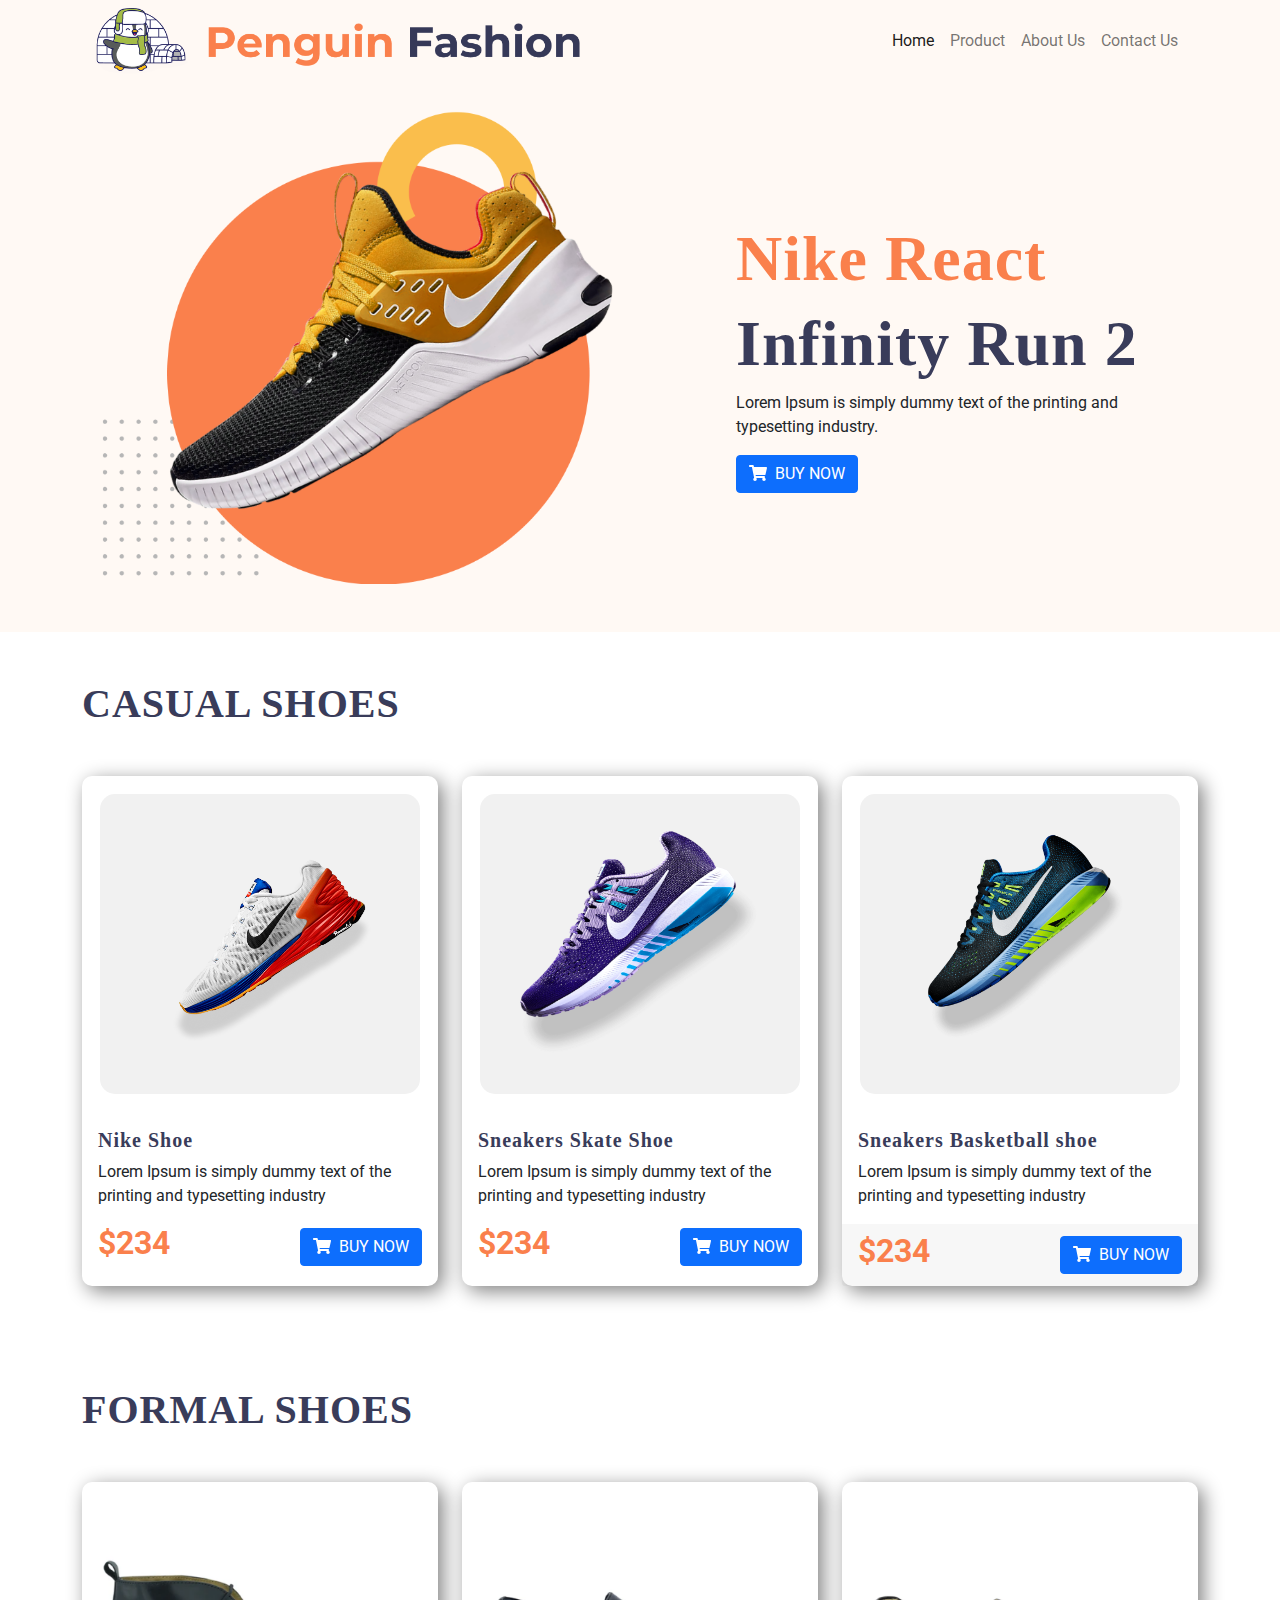
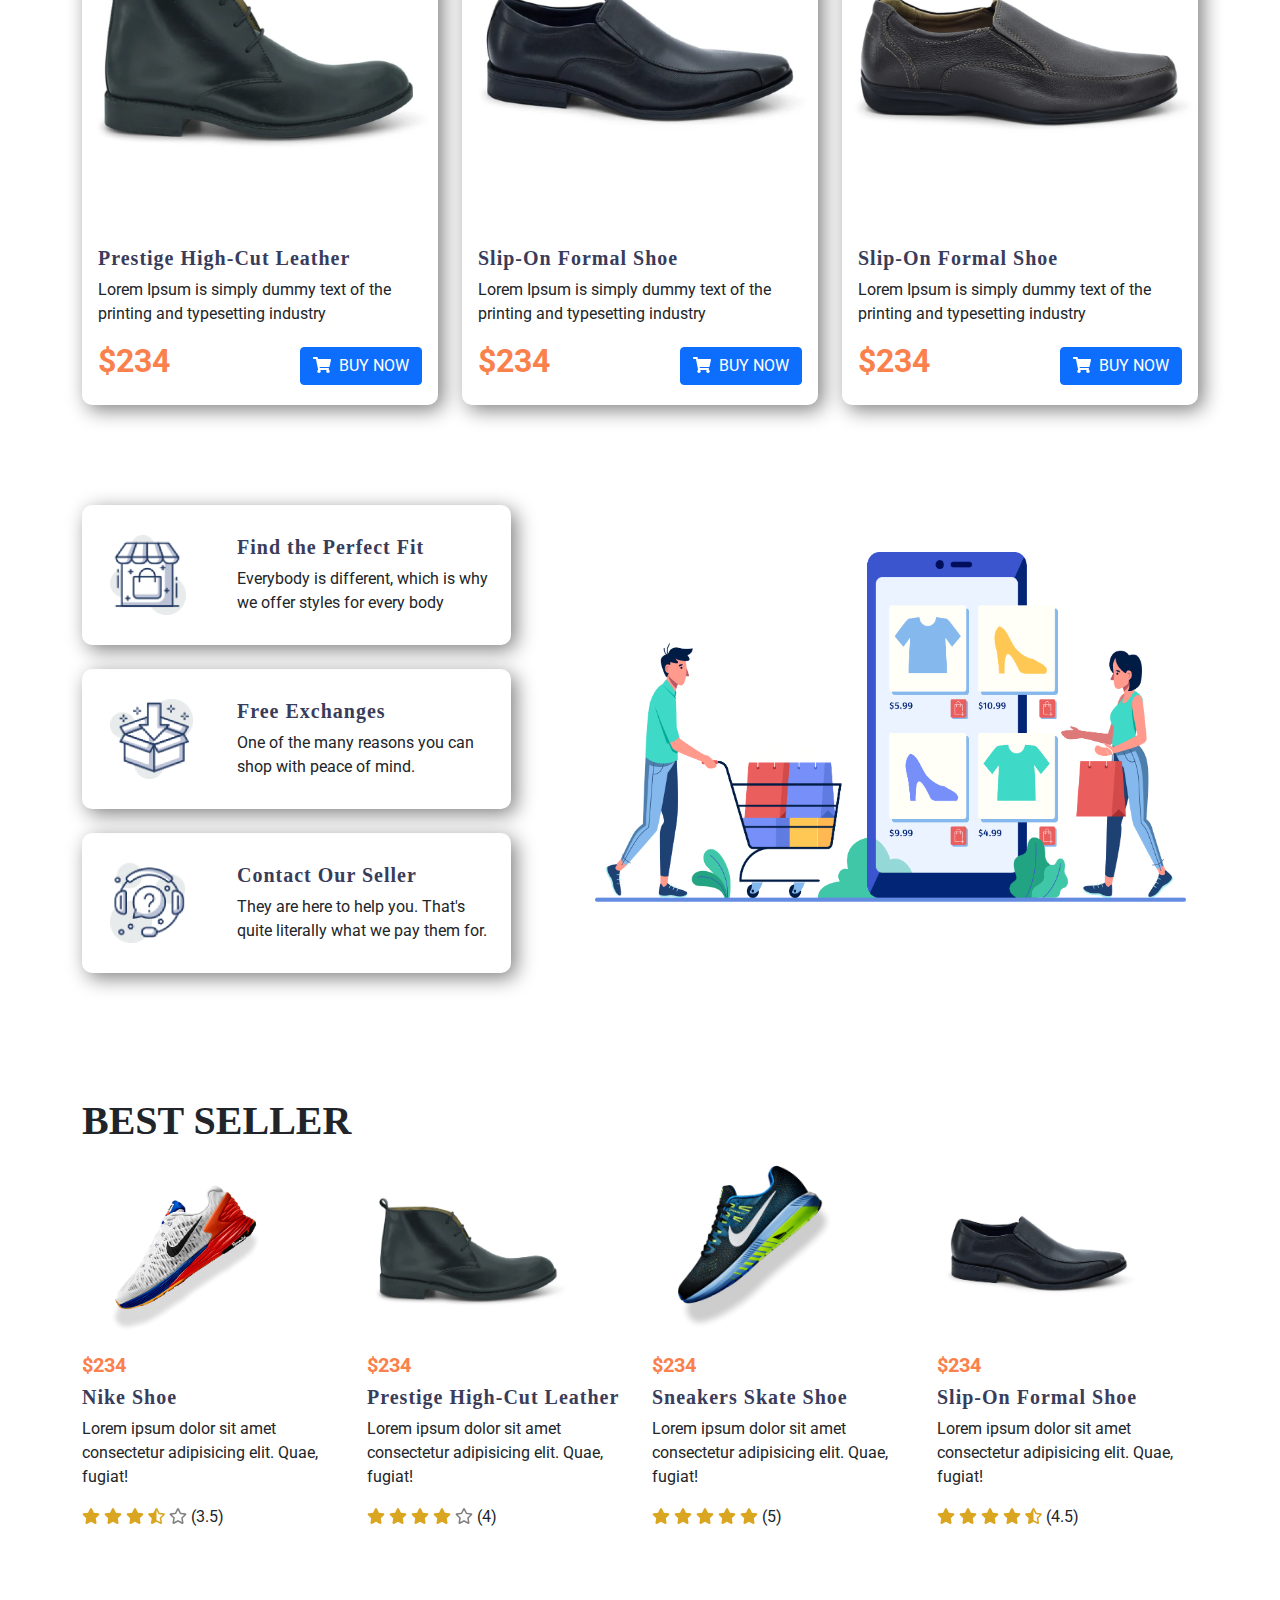
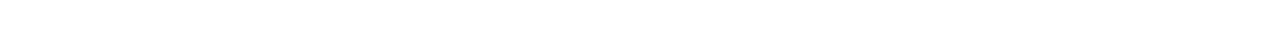
==== commit 8da1ec4b: "modify responsiveness" ====
--- a/index.html
+++ b/index.html
@@ -46,14 +46,14 @@
                     </div>
                 </div>
             </nav>
-            <div class="row pb-5">
-                <div class="col-md-6 col-sm-12">
+            <div class="row pb-5 ">
+                <div class="col-md-12 col-lg-6 col-sm-12 order-sm-2 order-lg-1">
                     <img src="images/Photos/Group 33092.png" alt="" class="img-fluid">
                 </div>
-                <div class="col-md-6 col-sm-12 d-flex align-items-center ps-5">
-                    <div class="px-5">
-                        <h1 class="">Nike React </h1>
-                        <h1 class="">Infinity Run 2</h1>
+                <div class="col-md-12 col-lg-6 col-sm-12 order-sm-1 order-lg-2 d-flex align-items-center ps-5">
+                    <div class="px-5 pt-sm-5">
+                        <h1 class="header-text-2 display-3">Nike React </h1>
+                        <h1 class="header-text display-3">Infinity Run 2</h1>
                         <p class="">Lorem Ipsum is simply dummy text of the printing and typesetting industry.</p>
                         <a href="" class="btn btn-primary text-uppercase"><i class="fas fa-shopping-cart me-2"></i>buy
                             now</a>
@@ -63,53 +63,53 @@
         </div>
     </header>
     <main class="container">
-        <section class="mt-5 shoe">
-            <h1 class="text-uppercase mb-5">casual shoes</h1>
+        <section class="mt-5 shoe casual-shoe">
+            <h1 class="text-uppercase mb-5 header-text">casual shoes</h1>
             <div class="row row-cols-1 row-cols-md-3 g-4">
-                <div class="col">
+                <div class="col-md-6 col-lg-4">
                     <div class="card h-100 custom-card">
                         <div class="card-image d-flex justify-content-center align-items-center"> <img
                                 src="images/Photos/shoe1.png" class="card-img-top" alt="..."></div>
                         <div class="card-body">
-                            <h5 class="card-title">Nike Shoe</h5>
-                            <p class="card-text">Lorem Ipsum is simply dummy text of the printing and typesetting
-                                industry</p>
-                        
-                        <div class=" d-flex justify-content-between align-items-center">
-                            <h2 class="">$234</h2>
-                            <a href="" class="btn btn-primary text-uppercase"><i class="fas fa-shopping-cart me-2"></i>buy
-                                now</a>
-                        </div>
-                    </div>
-                    </div>
-                </div>
-                <div class="col">
+                            <h5 class="card-title header-text">Nike Shoe</h5>
+                            <p class="card-text">Lorem Ipsum is simply dummy text of the printing and typesetting
+                                industry</p>
+                        
+                        <div class=" d-flex justify-content-between align-items-center">
+                            <h2 class="shoe-price">$234</h2>
+                            <a href="" class="btn btn-primary text-uppercase"><i class="fas fa-shopping-cart me-2"></i>buy
+                                now</a>
+                        </div>
+                    </div>
+                    </div>
+                </div>
+                <div class="col-md-6 col-lg-4">
                     <div class="card h-100 custom-card">
                         <div class="card-image d-flex justify-content-center align-items-center"><img
                                 src="images/Photos/shoe2.png" class="card-img-top " alt="..."></div>
                         <div class="card-body">
-                            <h5 class="card-title">Sneakers Skate Shoe</h5>
+                            <h5 class="card-title header-text">Sneakers Skate Shoe</h5>
                             <p class="card-text">Lorem Ipsum is simply dummy text of the printing and typesetting industry</p>
                         
                         <div class=" d-flex justify-content-between align-items-center">
-                            <h2 class="">$234</h2>
-                            <a href="" class="btn btn-primary text-uppercase"><i class="fas fa-shopping-cart me-2"></i>buy
-                                now</a>
-                        </div>
-                    </div>
-                    </div>
-                </div>
-                <div class="col">
+                            <h2 class="shoe-price">$234</h2>
+                            <a href="" class="btn btn-primary text-uppercase"><i class="fas fa-shopping-cart me-2"></i>buy
+                                now</a>
+                        </div>
+                    </div>
+                    </div>
+                </div>
+                <div class="col-md-6 col-lg-4">
                     <div class="card h-100 custom-card">
                         <div class="card-image d-flex justify-content-center align-items-center"> <img
                                 src="images/Photos/shoe3.png" class="card-img-top" alt="..."></div>
                         <div class="card-body">
-                            <h5 class="card-title">Sneakers Basketball shoe</h5>
+                            <h5 class="card-title header-text">Sneakers Basketball shoe</h5>
                             <p class="card-text">Lorem Ipsum is simply dummy text of the printing and typesetting
                                 industry</p>
                         </div>
                         <div class="card-footer d-flex justify-content-between align-items-center">
-                            <h2 class="">$234</h2>
+                            <h2 class="shoe-price">$234</h2>
                             <a href="" class="btn btn-primary text-uppercase"><i class="fas fa-shopping-cart me-2"></i>buy
                                 now</a>
                         </div>
@@ -118,49 +118,49 @@
             </div>
         </section>
         <section class="mt-5">
-            <h1 class="text-uppercase mb-5">formal shoes</h1>
+            <h1 class="text-uppercase mb-5 header-text">formal shoes</h1>
             <div class="row row-cols-1 row-cols-md-3 g-4">
-                <div class="col">
+                <div class="col-md-6 col-lg-4">
                     <div class="card h-100 custom-card">
                         <img src="images/Photos/formal1.png" class="card-img-top" alt="...">
                         <div class="card-body">
-                            <h5 class="card-title">Prestige High-Cut Leather </h5>
-                            <p class="card-text">Lorem Ipsum is simply dummy text of the printing and typesetting
-                                industry</p>
-                        
-                        <div class=" d-flex justify-content-between align-items-center">
-                            <h2 class="">$234</h2>
-                            <a href="" class="btn btn-primary text-uppercase"><i class="fas fa-shopping-cart me-2"></i>buy
-                                now</a>
-                        </div>
-                    </div>
-                    </div>
-                </div>
-                <div class="col">
+                            <h5 class="card-title header-text">Prestige High-Cut Leather </h5>
+                            <p class="card-text">Lorem Ipsum is simply dummy text of the printing and typesetting
+                                industry</p>
+                        
+                        <div class=" d-flex justify-content-between align-items-center">
+                            <h2 class="shoe-price">$234</h2>
+                            <a href="" class="btn btn-primary text-uppercase"><i class="fas fa-shopping-cart me-2"></i>buy
+                                now</a>
+                        </div>
+                    </div>
+                    </div>
+                </div>
+                <div class="col-md-6 col-lg-4">
                     <div class="card h-100 custom-card">
                         <img src="images/Photos/formal2.png" class="card-img-top" alt="...">
                         <div class="card-body">
-                            <h5 class="card-title">Slip-On Formal Shoe</h5>
+                            <h5 class="card-title header-text">Slip-On Formal Shoe</h5>
                             <p class="card-text">Lorem Ipsum is simply dummy text of the printing and typesetting industry</p>
                         
                         <div class=" d-flex justify-content-between align-items-center">
-                            <h2 class="">$234</h2>
-                            <a href="" class="btn btn-primary text-uppercase"><i class="fas fa-shopping-cart me-2"></i>buy
-                                now</a>
-                        </div>
-                    </div>
-                    </div>
-                </div>
-                <div class="col">
+                            <h2 class="shoe-price">$234</h2>
+                            <a href="" class="btn btn-primary text-uppercase"><i class="fas fa-shopping-cart me-2"></i>buy
+                                now</a>
+                        </div>
+                    </div>
+                    </div>
+                </div>
+                <div class="col-md-6 col-lg-4">
                     <div class="card h-100 custom-card">
                         <img src="images/Photos/formal3.png" class="card-img-top" alt="...">
                         <div class="card-body">
-                            <h5 class="card-title">Slip-On Formal Shoe </h5>
-                            <p class="card-text">Lorem Ipsum is simply dummy text of the printing and typesetting
-                                industry</p>
-                        
-                        <div class=" d-flex justify-content-between align-items-center">
-                            <h2 class="">$234</h2>
+                            <h5 class="card-title header-text">Slip-On Formal Shoe </h5>
+                            <p class="card-text">Lorem Ipsum is simply dummy text of the printing and typesetting
+                                industry</p>
+                        
+                        <div class=" d-flex justify-content-between align-items-center">
+                            <h2 class="shoe-price">$234</h2>
                             <a href="" class="btn btn-primary text-uppercase"><i class="fas fa-shopping-cart me-2"></i>buy
                                 now</a>
                         </div>
@@ -171,32 +171,32 @@
         </section>
         <section class="mt-5 container policies">
             <div class="row">
-                <div class="col-md-5 col-sm-12 pe-md-5">
+                <div class="col-md-12 col-lg-5 col-sm-12 pe-md-5 order-lg-1 order-md-2 order-sm-2 order-xs-2">
                     <div class="row custom-card mb-4">
-                        <div class="col-md-3 col-sm-12"> 
+                        <div class="col-md-12 col-lg-4 col-sm-12"> 
                             <img style="height: 80px;" src="images/Logo, Icon/image 12.png" alt="..." class="px-3">
                         </div>
-                        <div class="col-md-9 col-sm-12">
-                            <h5 class="card-title">Find the Perfect Fit</h5>
+                        <div class="col-md-12 col-lg-8 col-sm-12">
+                            <h5 class="card-title header-text">Find the Perfect Fit</h5>
                         <p class="card-text">Everybody is different, which is why we offer styles for every body</p>
                     </div>
                     </div>
                     
-                    <div class="row custom-card mb-4 d-flex">
-                        <div class="col-md-3 col-sm-12 ">
+                    <div class="row custom-card mb-4 ">
+                        <div class="col-md-12 col-lg-4 col-sm-12 ">
                             <img style="height: 80px;" src="images/Logo, Icon/image 13.png" alt="..." class="px-3">
                         </div>
-                        <div class="col-md-9 col-sm-12">
-                            <h5 class="card-title">Free Exchanges</h5>
+                        <div class="col-md-12 col-lg-8 col-sm-12">
+                            <h5 class="card-title header-text">Free Exchanges</h5>
                             <p class="card-text">One of the many reasons you can shop with peace of mind.</p>
                         </div>
                     </div>
                     <div class="row custom-card mb-4">
-                        <div class="col-md-3 col-sm-12">
+                        <div class="col-md-12 col-lg-4 col-sm-12">
                             <img style="height: 80px;" src="images/Logo, Icon/image 14.png" alt="..." class="px-3">
                         </div>
-                        <div class="col-md-9 col-sm-12">
-                            <h5 class="card-title">Contact Our Seller</h5>
+                        <div class="col-md-12 col-lg-8 col-sm-12">
+                            <h5 class="card-title header-text">Contact Our Seller</h5>
                             <p class="card-text">They are here to help you. That's quite literally what we pay them for.</p>
                         </div>
                     </div>
@@ -206,7 +206,7 @@
 
                 </div>
                 
-                <div class="col-md-7 col-sm-12 d-flex  align-items-center ps-md-5">
+                <div class="col-md-12 col-lg-7 col-sm-12 d-flex  align-items-center ps-md-5 mb-5 order-lg-2 order-md-1 order-sm-1 order-xs-1 mb-md-5 ">
                     <img src="images/Logo, Icon/XMLID 1.png" alt="" class="img-fluid">
                 </div>
             </div> 
@@ -217,24 +217,26 @@
             
                 
             <div class="row best-seller">
-                <div class="col-md-3 col-sm-12">
+                <div class="col-md-4 col-lg-3 col-sm-6">
                     <img src="images/Photos/shoe1.png" alt="" class="img-fluid">
-                    <h5>rock</h5>
-                    <p class="">Lorem ipsum dolor sit amet consectetur adipisicing elit. Quae, fugiat!
-                    </p>
-                    <p>
-                        <i class="fas fa-star filled-star"></i>
-                        <i class="fas fa-star filled-star"></i>
-                        <i class="fas fa-star filled-star"></i>
-                        <i class="fas fa-star-half-alt unfilled-star"></i>
+                    <h5 class="shoe-price">$234</h5>
+                    <h5 class="header-text">Nike Shoe</h5>
+                    <p class="">Lorem ipsum dolor sit amet consectetur adipisicing elit. Quae, fugiat!
+                    </p>
+                    <p>
+                        <i class="fas fa-star filled-star"></i>
+                        <i class="fas fa-star filled-star"></i>
+                        <i class="fas fa-star filled-star"></i>
+                        <i class="fas fa-star-half-alt filled-star"></i>
                         <i class="far fa-star unfilled-star"></i>
-                        (4.5)
-                    </p>
-                </div>
-                
-                <div class="col-md-3 col-sm-12">
+                        (3.5)
+                    </p>
+                </div>
+                
+                <div class="col-md-4 col-lg-3 col-sm-6">
                     <img src="images/Photos/formal1.png" alt="" class="img-fluid">
-                    <h5>rock</h5>
+                    <h5 class="shoe-price">$234</h5>
+                    <h5 class="header-text">Prestige High-Cut Leather</h5>
                     <p class="">Lorem ipsum dolor sit amet consectetur adipisicing elit. Quae, fugiat!
                     </p>
                     <p>
@@ -247,9 +249,10 @@
                     </p>
                 </div>
                 
-                <div class="col-md-3 col-sm-12">
+                <div class="col-md-4 col-lg-3 col-sm-6">
                     <img src="images/Photos/shoe3.png" alt="" class="img-fluid">
-                    <h5>rock</h5>
+                    <h5 class="shoe-price">$234</h5>
+                    <h5 class="header-text">Sneakers Skate Shoe</h5>
                     <p class="">Lorem ipsum dolor sit amet consectetur adipisicing elit. Quae, fugiat!
                     </p>
                     <p>
@@ -263,17 +266,18 @@
                     </p>
                 </div>
                 
-                <div class="col-md-3 col-sm-12">
+                <div class="col-md-4 col-lg-3 col-sm-6">
                     <img src="images/Photos/formal2.png" alt="" class="img-fluid">
-                    <h5>rock</h5>
-                    <p class="">Lorem ipsum dolor sit amet consectetur adipisicing elit. Quae, fugiat!
-                    </p>
-                    <p>
-                        <i class="fas fa-star filled-star"></i>
-                        <i class="fas fa-star filled-star"></i>
-                        <i class="fas fa-star filled-star"></i>
-                        <i class="fas fa-star filled-star"></i>
-                        <i class="fas fa-star-half-alt unfilled-star"></i>
+                    <h5 class="shoe-price">$234</h5>
+                    <h5 class="header-text">Slip-On Formal Shoe </h5>
+                    <p class="">Lorem ipsum dolor sit amet consectetur adipisicing elit. Quae, fugiat!
+                    </p>
+                    <p>
+                        <i class="fas fa-star filled-star"></i>
+                        <i class="fas fa-star filled-star"></i>
+                        <i class="fas fa-star filled-star"></i>
+                        <i class="fas fa-star filled-star"></i>
+                        <i class="fas fa-star-half-alt filled-star"></i>
                         (4.5)
                     </p>
                 </div>
--- a/css/style.css
+++ b/css/style.css
@@ -36,11 +36,14 @@
 .filled-star{color: goldenrod;}
 .unfilled-star{color: gray;}
 
-@media only screen and (max-width: 768px) {
+@media only screen and (max-width: 991.98px) {
     .policies .custom-card {
       text-align: center;
      
     }
     body{padding: 0 20px;}
   }
-  .navbar-brand>img{height: 100%;width: 40%; text-align: right; margin-right: auto;}+ 
+  .header-text-2{color: #FA804C; font-weight: bolder; font-family: 'Bebus Neue'; letter-spacing: 1px;}
+  .header-text{color: #393C5A; font-weight: bolder; font-family: 'Bebus Neue'; letter-spacing: 1px;}
+ .shoe-price{color: #FA804C; font-weight: bolder;}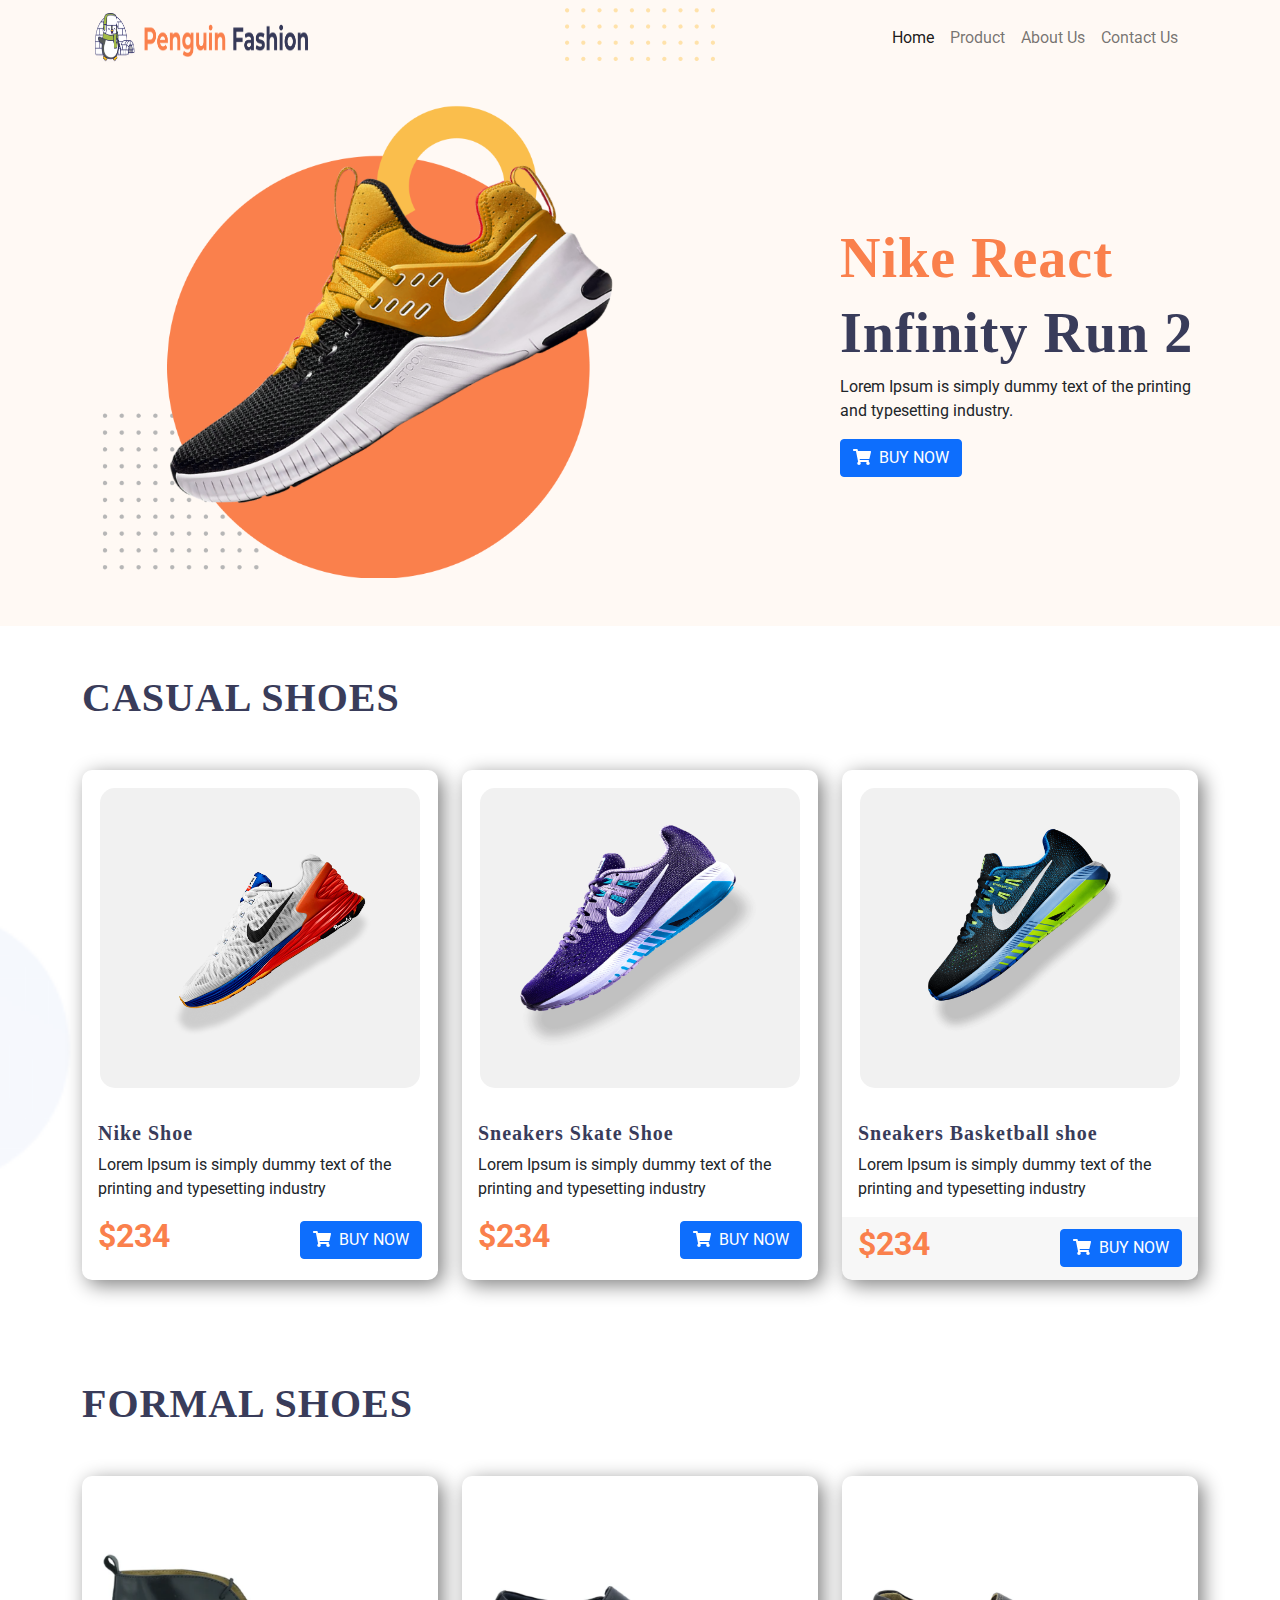
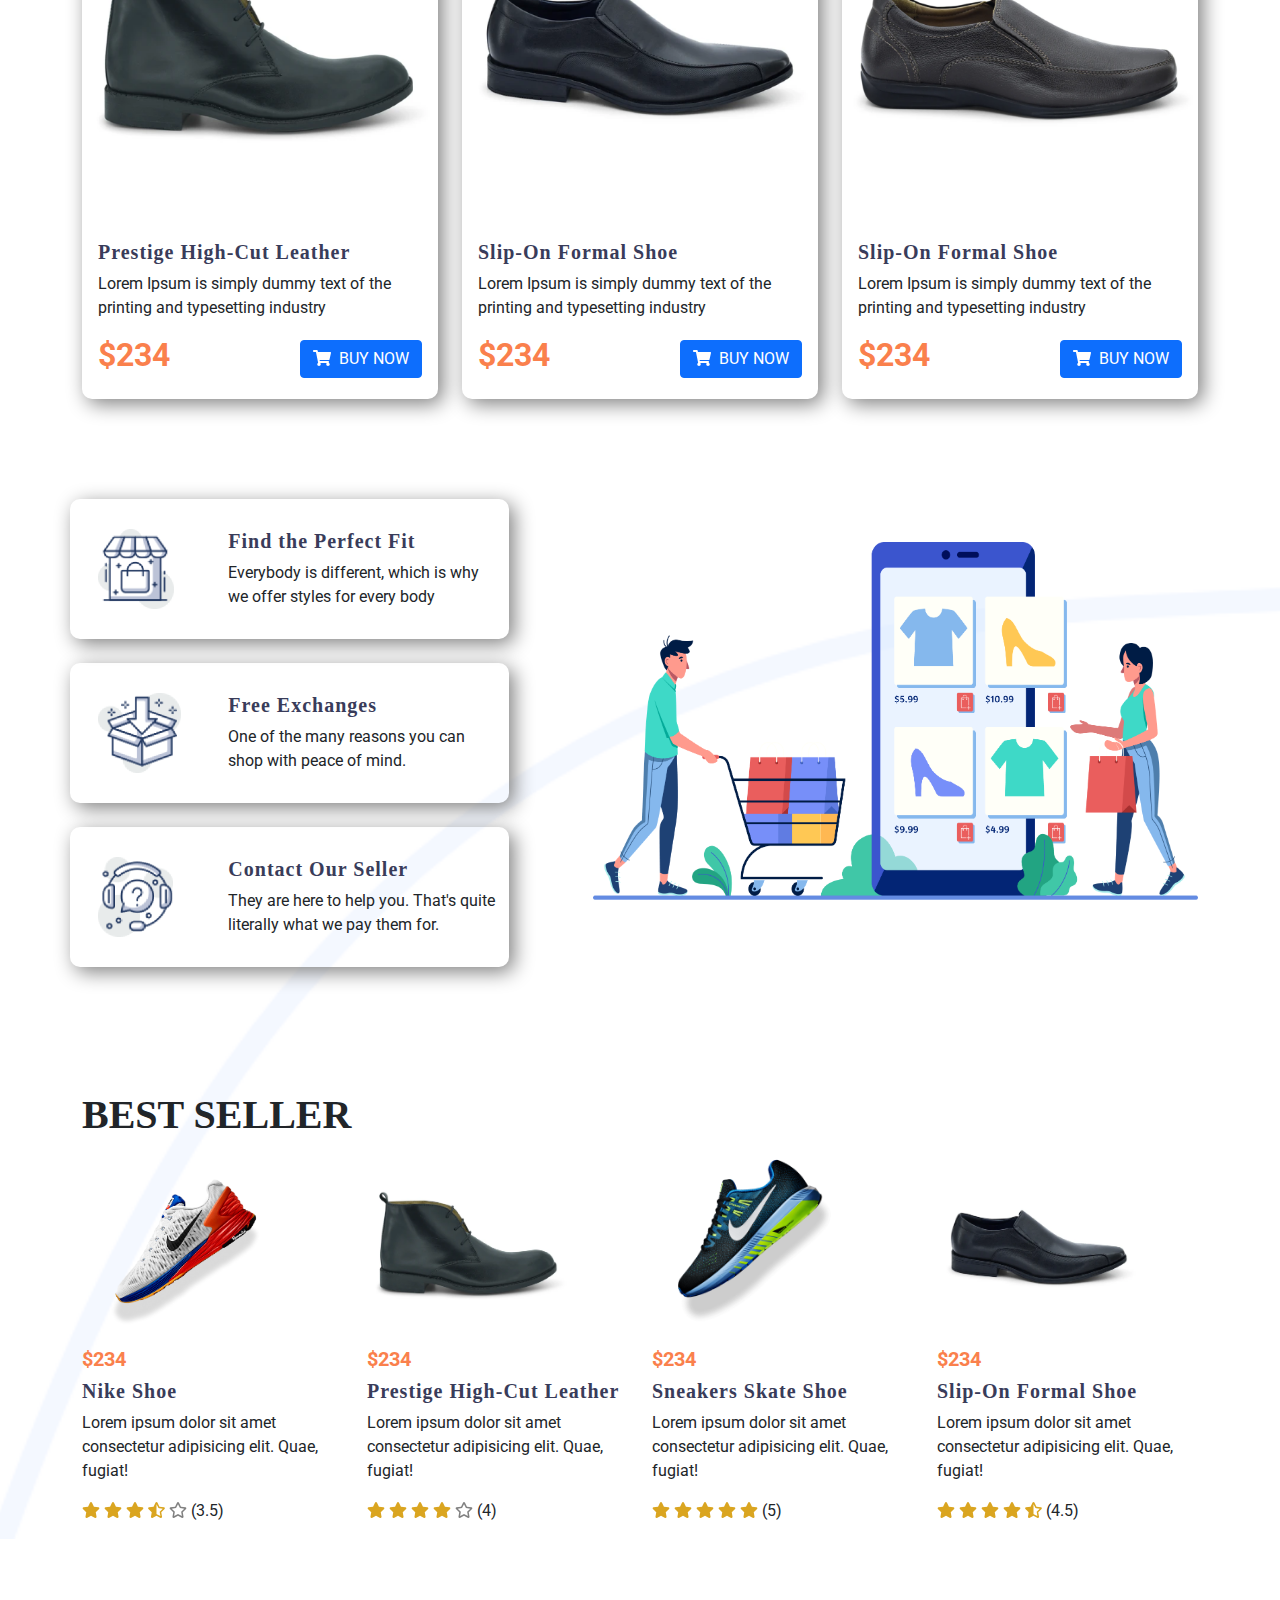
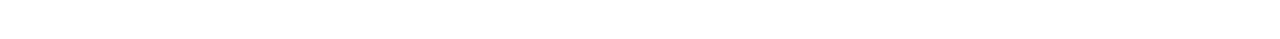
==== commit 21cfc5bc: "beautification" ====
--- a/index.html
+++ b/index.html
@@ -6,10 +6,14 @@
     <meta name="viewport" content="width=device-width, initial-scale=1.0">
     <title>Panda Commerce</title>
     <link rel="preconnect" href="https://fonts.gstatic.com">
-<link href="https://fonts.googleapis.com/css2?family=Bebas+Neue&family=Roboto&display=swap" rel="stylesheet">
+    <link href="https://fonts.googleapis.com/css2?family=Bebas+Neue&family=Roboto&display=swap" rel="stylesheet">
     <link rel="stylesheet" href="css/bootstrap.min.css">
     <link rel="stylesheet" href="css/all.min.css">
     <link rel="stylesheet" href="css/style.css">
+
+    <style>
+         
+    </style>
 </head>
 
 <body>
@@ -18,15 +22,18 @@
         <div class="container">
             <nav class="navbar navbar-expand-lg navbar-light">
                 <div class="container-fluid">
-                    <div class="navbar-header">
-                    <button class="navbar-toggler" type="button" data-bs-toggle="collapse" data-bs-target="#navbarText"
-                        aria-controls="navbarText" aria-expanded="false" aria-label="Toggle navigation">
-                        <span class="navbar-toggler-icon"></span>
-                    </button>
-                    <a class="navbar-brand" href="#"><img src="images/Logo, Icon/Logo.png" alt="" class="img-fluid"></a>
-                </div>
+                    <div class="d-flex justify-content-between">
+                        <a class="navbar-brand" href="#"><img src="images/Logo, Icon/Logo.png" alt=""
+                                class="img-fluid"></a>
+                        <button class="navbar-toggler" type="button" data-bs-toggle="collapse"
+                            data-bs-target="#navbarText" aria-controls="navbarText" aria-expanded="false"
+                            aria-label="Toggle navigation">
+                            <span class="navbar-toggler-icon"></span>
+                        </button>
+
+                    </div>
                     <div class="collapse navbar-collapse" id="navbarText">
-                        <ul class="navbar-nav ms-auto mb-2 mb-lg-0">
+                        <ul class="navbar-nav ms-auto mb-2 mb-lg-0 text-right">
                             <li class="nav-item">
                                 <a class="nav-link active" aria-current="page" href="#">Home</a>
                             </li>
@@ -47,13 +54,13 @@
                 </div>
             </nav>
             <div class="row pb-5 ">
-                <div class="col-md-12 col-lg-6 col-sm-12 order-sm-2 order-lg-1">
+                <div class="col-md-12 col-lg-6 col-sm-12 order-sm-2 order-lg-1 ">
                     <img src="images/Photos/Group 33092.png" alt="" class="img-fluid">
                 </div>
-                <div class="col-md-12 col-lg-6 col-sm-12 order-sm-1 order-lg-2 d-flex align-items-center ps-5">
-                    <div class="px-5 pt-sm-5">
-                        <h1 class="header-text-2 display-3">Nike React </h1>
-                        <h1 class="header-text display-3">Infinity Run 2</h1>
+                <div class="col-md-12 col-lg-6 col-sm-12 order-sm-1 order-lg-2 d-flex align-items-center header-right">
+                    <div class=" pt-sm-5">
+                        <h1 class="header-text-2 display-4">Nike React </h1>
+                        <h1 class="header-text display-4">Infinity Run 2</h1>
                         <p class="">Lorem Ipsum is simply dummy text of the printing and typesetting industry.</p>
                         <a href="" class="btn btn-primary text-uppercase"><i class="fas fa-shopping-cart me-2"></i>buy
                             now</a>
@@ -62,8 +69,9 @@
             </div>
         </div>
     </header>
-    <main class="container">
-        <section class="mt-5 shoe casual-shoe">
+    <main class="">
+        <section class="mt-5 shoe casual-shoe container">
+            <div class="contianer">
             <h1 class="text-uppercase mb-5 header-text">casual shoes</h1>
             <div class="row row-cols-1 row-cols-md-3 g-4">
                 <div class="col-md-6 col-lg-4">
@@ -74,13 +82,14 @@
                             <h5 class="card-title header-text">Nike Shoe</h5>
                             <p class="card-text">Lorem Ipsum is simply dummy text of the printing and typesetting
                                 industry</p>
-                        
-                        <div class=" d-flex justify-content-between align-items-center">
-                            <h2 class="shoe-price">$234</h2>
-                            <a href="" class="btn btn-primary text-uppercase"><i class="fas fa-shopping-cart me-2"></i>buy
-                                now</a>
-                        </div>
-                    </div>
+
+                            <div class=" d-flex justify-content-between align-items-center">
+                                <h2 class="shoe-price">$234</h2>
+                                <a href="" class="btn btn-primary text-uppercase"><i
+                                        class="fas fa-shopping-cart me-2"></i>buy
+                                    now</a>
+                            </div>
+                        </div>
                     </div>
                 </div>
                 <div class="col-md-6 col-lg-4">
@@ -89,14 +98,16 @@
                                 src="images/Photos/shoe2.png" class="card-img-top " alt="..."></div>
                         <div class="card-body">
                             <h5 class="card-title header-text">Sneakers Skate Shoe</h5>
-                            <p class="card-text">Lorem Ipsum is simply dummy text of the printing and typesetting industry</p>
-                        
-                        <div class=" d-flex justify-content-between align-items-center">
-                            <h2 class="shoe-price">$234</h2>
-                            <a href="" class="btn btn-primary text-uppercase"><i class="fas fa-shopping-cart me-2"></i>buy
-                                now</a>
-                        </div>
-                    </div>
+                            <p class="card-text">Lorem Ipsum is simply dummy text of the printing and typesetting
+                                industry</p>
+
+                            <div class=" d-flex justify-content-between align-items-center">
+                                <h2 class="shoe-price">$234</h2>
+                                <a href="" class="btn btn-primary text-uppercase"><i
+                                        class="fas fa-shopping-cart me-2"></i>buy
+                                    now</a>
+                            </div>
+                        </div>
                     </div>
                 </div>
                 <div class="col-md-6 col-lg-4">
@@ -110,15 +121,18 @@
                         </div>
                         <div class="card-footer d-flex justify-content-between align-items-center">
                             <h2 class="shoe-price">$234</h2>
-                            <a href="" class="btn btn-primary text-uppercase"><i class="fas fa-shopping-cart me-2"></i>buy
+                            <a href="" class="btn btn-primary text-uppercase"><i
+                                    class="fas fa-shopping-cart me-2"></i>buy
                                 now</a>
                         </div>
                     </div>
                 </div>
             </div>
+        </div>
         </section>
         <section class="mt-5">
-            <h1 class="text-uppercase mb-5 header-text">formal shoes</h1>
+            <div class="container">
+            <h1 class="text-uppercase mb-5 header-text ">formal shoes</h1>
             <div class="row row-cols-1 row-cols-md-3 g-4">
                 <div class="col-md-6 col-lg-4">
                     <div class="card h-100 custom-card">
@@ -127,13 +141,14 @@
                             <h5 class="card-title header-text">Prestige High-Cut Leather </h5>
                             <p class="card-text">Lorem Ipsum is simply dummy text of the printing and typesetting
                                 industry</p>
-                        
-                        <div class=" d-flex justify-content-between align-items-center">
-                            <h2 class="shoe-price">$234</h2>
-                            <a href="" class="btn btn-primary text-uppercase"><i class="fas fa-shopping-cart me-2"></i>buy
-                                now</a>
-                        </div>
-                    </div>
+
+                            <div class=" d-flex justify-content-between align-items-center">
+                                <h2 class="shoe-price">$234</h2>
+                                <a href="" class="btn btn-primary text-uppercase"><i
+                                        class="fas fa-shopping-cart me-2"></i>buy
+                                    now</a>
+                            </div>
+                        </div>
                     </div>
                 </div>
                 <div class="col-md-6 col-lg-4">
@@ -141,14 +156,16 @@
                         <img src="images/Photos/formal2.png" class="card-img-top" alt="...">
                         <div class="card-body">
                             <h5 class="card-title header-text">Slip-On Formal Shoe</h5>
-                            <p class="card-text">Lorem Ipsum is simply dummy text of the printing and typesetting industry</p>
-                        
-                        <div class=" d-flex justify-content-between align-items-center">
-                            <h2 class="shoe-price">$234</h2>
-                            <a href="" class="btn btn-primary text-uppercase"><i class="fas fa-shopping-cart me-2"></i>buy
-                                now</a>
-                        </div>
-                    </div>
+                            <p class="card-text">Lorem Ipsum is simply dummy text of the printing and typesetting
+                                industry</p>
+
+                            <div class=" d-flex justify-content-between align-items-center">
+                                <h2 class="shoe-price">$234</h2>
+                                <a href="" class="btn btn-primary text-uppercase"><i
+                                        class="fas fa-shopping-cart me-2"></i>buy
+                                    now</a>
+                            </div>
+                        </div>
                     </div>
                 </div>
                 <div class="col-md-6 col-lg-4">
@@ -158,30 +175,33 @@
                             <h5 class="card-title header-text">Slip-On Formal Shoe </h5>
                             <p class="card-text">Lorem Ipsum is simply dummy text of the printing and typesetting
                                 industry</p>
-                        
-                        <div class=" d-flex justify-content-between align-items-center">
-                            <h2 class="shoe-price">$234</h2>
-                            <a href="" class="btn btn-primary text-uppercase"><i class="fas fa-shopping-cart me-2"></i>buy
-                                now</a>
-                        </div>
-                    </div>
-                    </div>
-                </div>
-            </div>
+
+                            <div class=" d-flex justify-content-between align-items-center">
+                                <h2 class="shoe-price">$234</h2>
+                                <a href="" class="btn btn-primary text-uppercase"><i
+                                        class="fas fa-shopping-cart me-2"></i>buy
+                                    now</a>
+                            </div>
+                        </div>
+                    </div>
+                </div>
+            </div>
+        </div>
         </section>
-        <section class="mt-5 container policies">
+        <section class="mt-5  policies">
+            <div class="container">
             <div class="row">
                 <div class="col-md-12 col-lg-5 col-sm-12 pe-md-5 order-lg-1 order-md-2 order-sm-2 order-xs-2">
                     <div class="row custom-card mb-4">
-                        <div class="col-md-12 col-lg-4 col-sm-12"> 
+                        <div class="col-md-12 col-lg-4 col-sm-12">
                             <img style="height: 80px;" src="images/Logo, Icon/image 12.png" alt="..." class="px-3">
                         </div>
                         <div class="col-md-12 col-lg-8 col-sm-12">
                             <h5 class="card-title header-text">Find the Perfect Fit</h5>
-                        <p class="card-text">Everybody is different, which is why we offer styles for every body</p>
-                    </div>
-                    </div>
-                    
+                            <p class="card-text">Everybody is different, which is why we offer styles for every body</p>
+                        </div>
+                    </div>
+
                     <div class="row custom-card mb-4 ">
                         <div class="col-md-12 col-lg-4 col-sm-12 ">
                             <img style="height: 80px;" src="images/Logo, Icon/image 13.png" alt="..." class="px-3">
@@ -197,26 +217,30 @@
                         </div>
                         <div class="col-md-12 col-lg-8 col-sm-12">
                             <h5 class="card-title header-text">Contact Our Seller</h5>
-                            <p class="card-text">They are here to help you. That's quite literally what we pay them for.</p>
-                        </div>
-                    </div>
-
-
-
-
-                </div>
-                
-                <div class="col-md-12 col-lg-7 col-sm-12 d-flex  align-items-center ps-md-5 mb-5 order-lg-2 order-md-1 order-sm-1 order-xs-1 mb-md-5 ">
+                            <p class="card-text">They are here to help you. That's quite literally what we pay them for.
+                            </p>
+                        </div>
+                    </div>
+
+
+
+
+                </div>
+
+                <div
+                    class="col-md-12 col-lg-7 col-sm-12 d-flex  align-items-center ps-md-5 mb-5 order-lg-2 order-md-1 order-sm-1 order-xs-1 ">
                     <img src="images/Logo, Icon/XMLID 1.png" alt="" class="img-fluid">
                 </div>
-            </div> 
+            </div>
+        </div>
         </section>
 
-        <section>
-            <h1 class="text-uppercase">best Seller</h1>
-            
-                
-            <div class="row best-seller">
+        <section class="best-seller">
+            <div class="container">
+            <h1 class="text-uppercase align-sm-center">best Seller</h1>
+
+
+            <div class="row ">
                 <div class="col-md-4 col-lg-3 col-sm-6">
                     <img src="images/Photos/shoe1.png" alt="" class="img-fluid">
                     <h5 class="shoe-price">$234</h5>
@@ -232,7 +256,7 @@
                         (3.5)
                     </p>
                 </div>
-                
+
                 <div class="col-md-4 col-lg-3 col-sm-6">
                     <img src="images/Photos/formal1.png" alt="" class="img-fluid">
                     <h5 class="shoe-price">$234</h5>
@@ -248,7 +272,7 @@
                         (4)
                     </p>
                 </div>
-                
+
                 <div class="col-md-4 col-lg-3 col-sm-6">
                     <img src="images/Photos/shoe3.png" alt="" class="img-fluid">
                     <h5 class="shoe-price">$234</h5>
@@ -261,11 +285,11 @@
                         <i class="fas fa-star filled-star"></i>
                         <i class="fas fa-star filled-star"></i>
                         <i class="fas fa-star filled-star"></i>
-                        
+
                         (5)
                     </p>
                 </div>
-                
+
                 <div class="col-md-4 col-lg-3 col-sm-6">
                     <img src="images/Photos/formal2.png" alt="" class="img-fluid">
                     <h5 class="shoe-price">$234</h5>
@@ -281,13 +305,44 @@
                         (4.5)
                     </p>
                 </div>
-                
-                
-            </div>
+
+
+            </div>
+        </div>
         </section>
 
     </main>
-
+    <!-- <footer>
+        <div class="container">
+            <div class="row">
+                <div class="col-lg-4">
+                    <img src="images/Logo, Icon/Logo.png" alt="" class="img-fluid mb-3">
+                    <div class="ps-5">
+                        <p class="my-0">Gulsan-1, Navana Mor</p>
+                        <p class="my-0">Dhaka-1200</p>
+                        <p class="my-0">Email: penguin@penguin.com</p>
+                        <p class="my-0">Mobile: +88089585</p>
+                    </div>
+                </div>
+                <<div class="col-lg-3">
+                <ul class="list-unstyled">
+                    <li class="list-item"><a class="btn" href="">About Us</a></li>
+                    <li class="list-item"><a class="btn" href="">Careers</a></li>
+                    <li class="list-item"><a class="btn" href="">Awards & Recognition</a></li>
+                    <li class="list-item"><a class="btn" href="">Financial Info</a></li>
+                    <li class="list-item"><a class="btn" href="">Share Department</a></li>
+                </ul>
+            </div> 
+                <div class="col-lg-8">
+                    <iframe src="https://www.google.com/maps/d/embed?mid=1rAwoJCZp73D-JMueO9CjmjxF4GM" width="100%"
+                        height="200px"></iframe>
+                </div>
+            </div>
+        </div>
+        <div class="pt-5">
+            <p class="text-center">all right reserve penguin</p>
+        </div>
+    </footer> -->
 
     <script src="js/bootstrap.min.js"></script>
     <script src="js/all.min.js"></script>
--- a/css/style.css
+++ b/css/style.css
@@ -1,18 +1,31 @@
-body{
+body {
     font-family: 'Roboto', cursive;
 }
-h1{font-family: 'Bebus Neue'; font-weight: bolder;}
+
+h1 {
+    font-family: 'Bebus Neue';
+    font-weight: bolder;
+}
+
 header {
     background-color: #FFF9F4
 }
-section{margin-bottom: 100px;}
+
+section {
+    margin-bottom: 100px;
+}
+
 .custom-card {
     border: none;
     border-radius: 10px;
     box-shadow: 5px 5px 20px gray;
-    
+
 }
-.card-footer{border: none; background-color: none;}
+
+.card-footer {
+    border: none;
+    background-color: none;
+}
 
 
 .card-image {
@@ -24,26 +37,82 @@
     border-radius: 15px;
 
 }
-.card-image img{
+
+.card-image img {
     height: 250px;
     width: 250px;
 }
+
 .policies .custom-card {
- 
+
     padding: 30px 0;
-  }
-.best-seller img{height: 200px;}
-.filled-star{color: goldenrod;}
-.unfilled-star{color: gray;}
+}
+
+.best-seller img {
+    height: 200px;
+}
+
+.filled-star {
+    color: goldenrod;
+}
+
+.unfilled-star {
+    color: gray;
+}
+
+.header-right {
+    padding-left: 200px;
+}
+
+.header-text-2 {
+    color: #FA804C;
+    font-weight: bolder;
+    font-family: 'Bebus Neue';
+    letter-spacing: 1px;
+}
+
+.header-text {
+    color: #393C5A;
+    font-weight: bolder;
+    font-family: 'Bebus Neue';
+    letter-spacing: 1px;
+}
+
+.shoe-price {
+    color: #FA804C;
+    font-weight: bolder;
+}
+
+nav{background-image: url("../images/menu-bg.png");background-repeat: no-repeat;background-position-x: center;}
+.navbar-brand img{height: 50px; width: 80%;}
+main {
+    background-image: url('../images/Photos/header-bg.png');
+    background-size: cover;
+    background-position: center;
+    
+}
+
+.custom-card img:hover {
+    height: 350px;
+    width: 95%;
+    transition: 5s ease-in-out;
+}
 
 @media only screen and (max-width: 991.98px) {
     .policies .custom-card {
-      text-align: center;
-     
+        text-align: center;
+
     }
-    body{padding: 0 20px;}
-  }
- 
-  .header-text-2{color: #FA804C; font-weight: bolder; font-family: 'Bebus Neue'; letter-spacing: 1px;}
-  .header-text{color: #393C5A; font-weight: bolder; font-family: 'Bebus Neue'; letter-spacing: 1px;}
- .shoe-price{color: #FA804C; font-weight: bolder;}+
+    .container {
+        padding: 0 20px;
+    }
+
+    section>h1 {
+        text-align: center;
+    }
+
+    .header-right {
+        padding-left: 0px;
+    }
+}